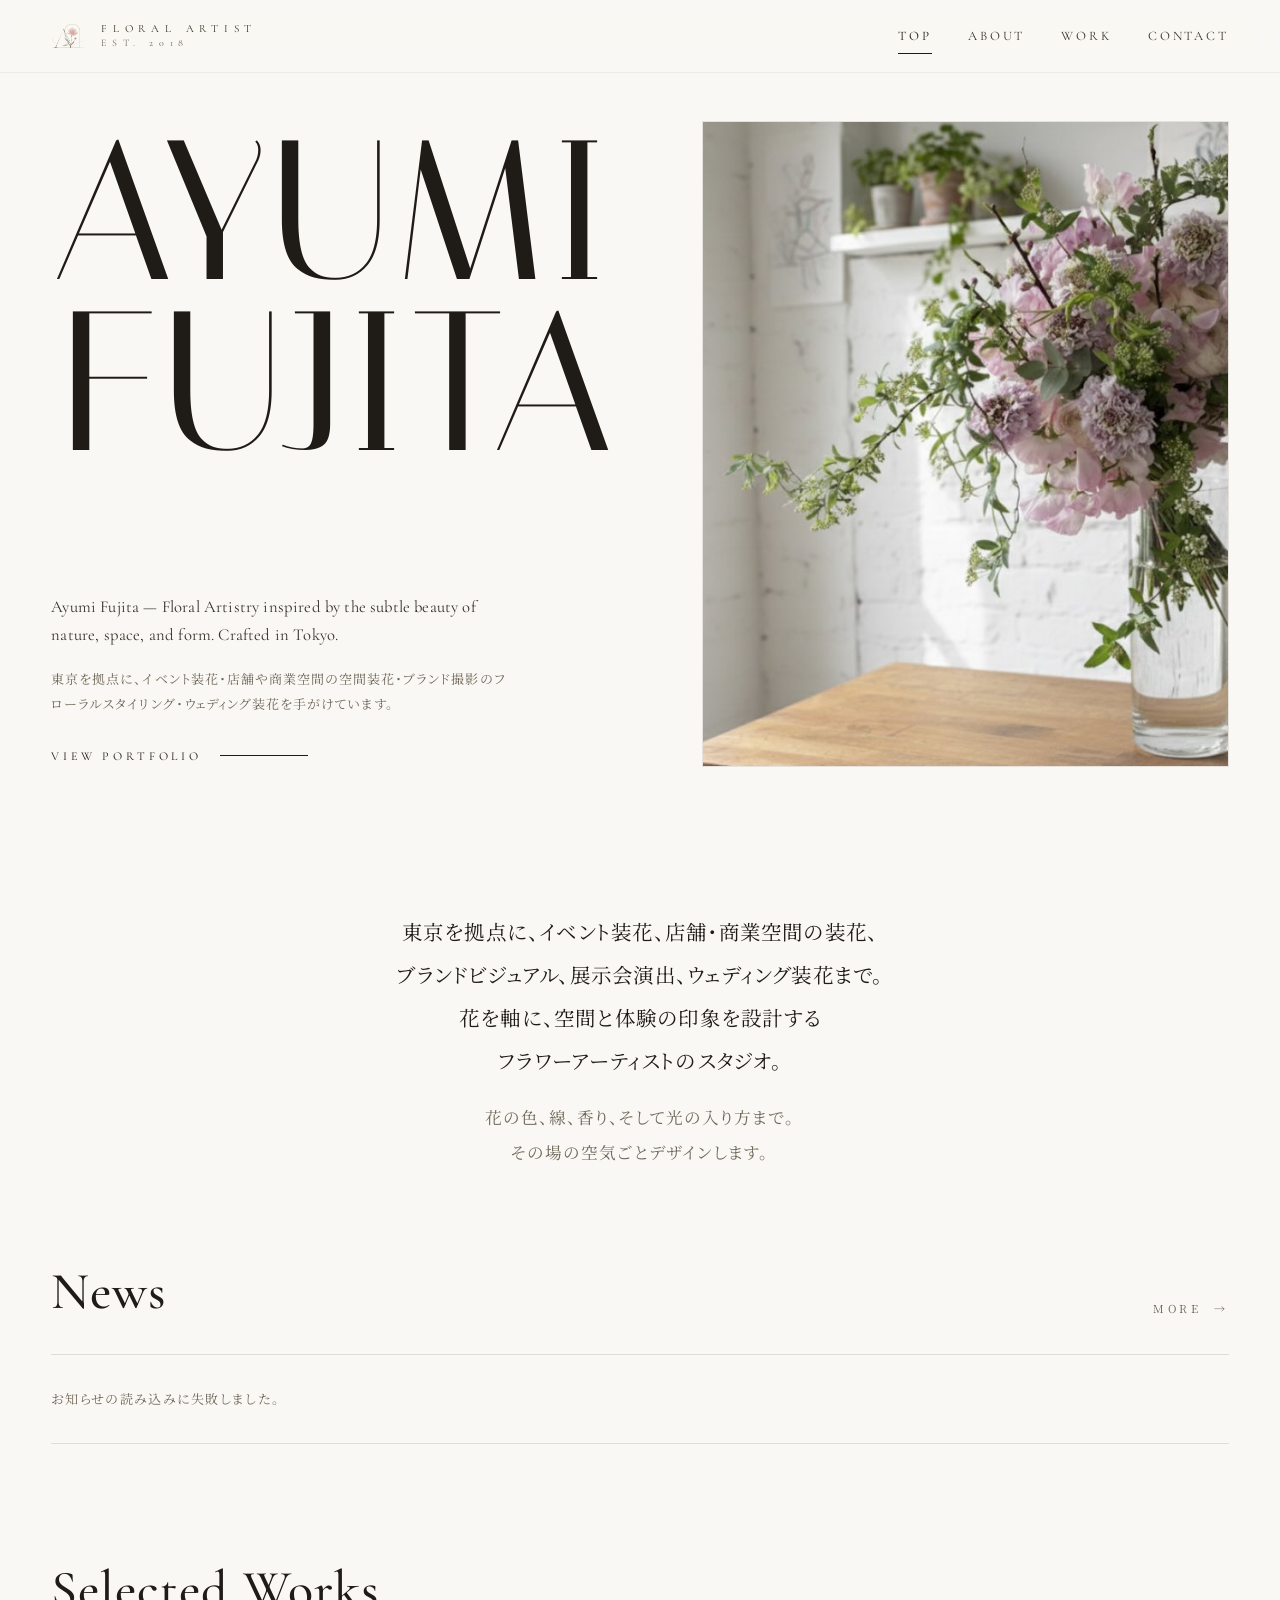
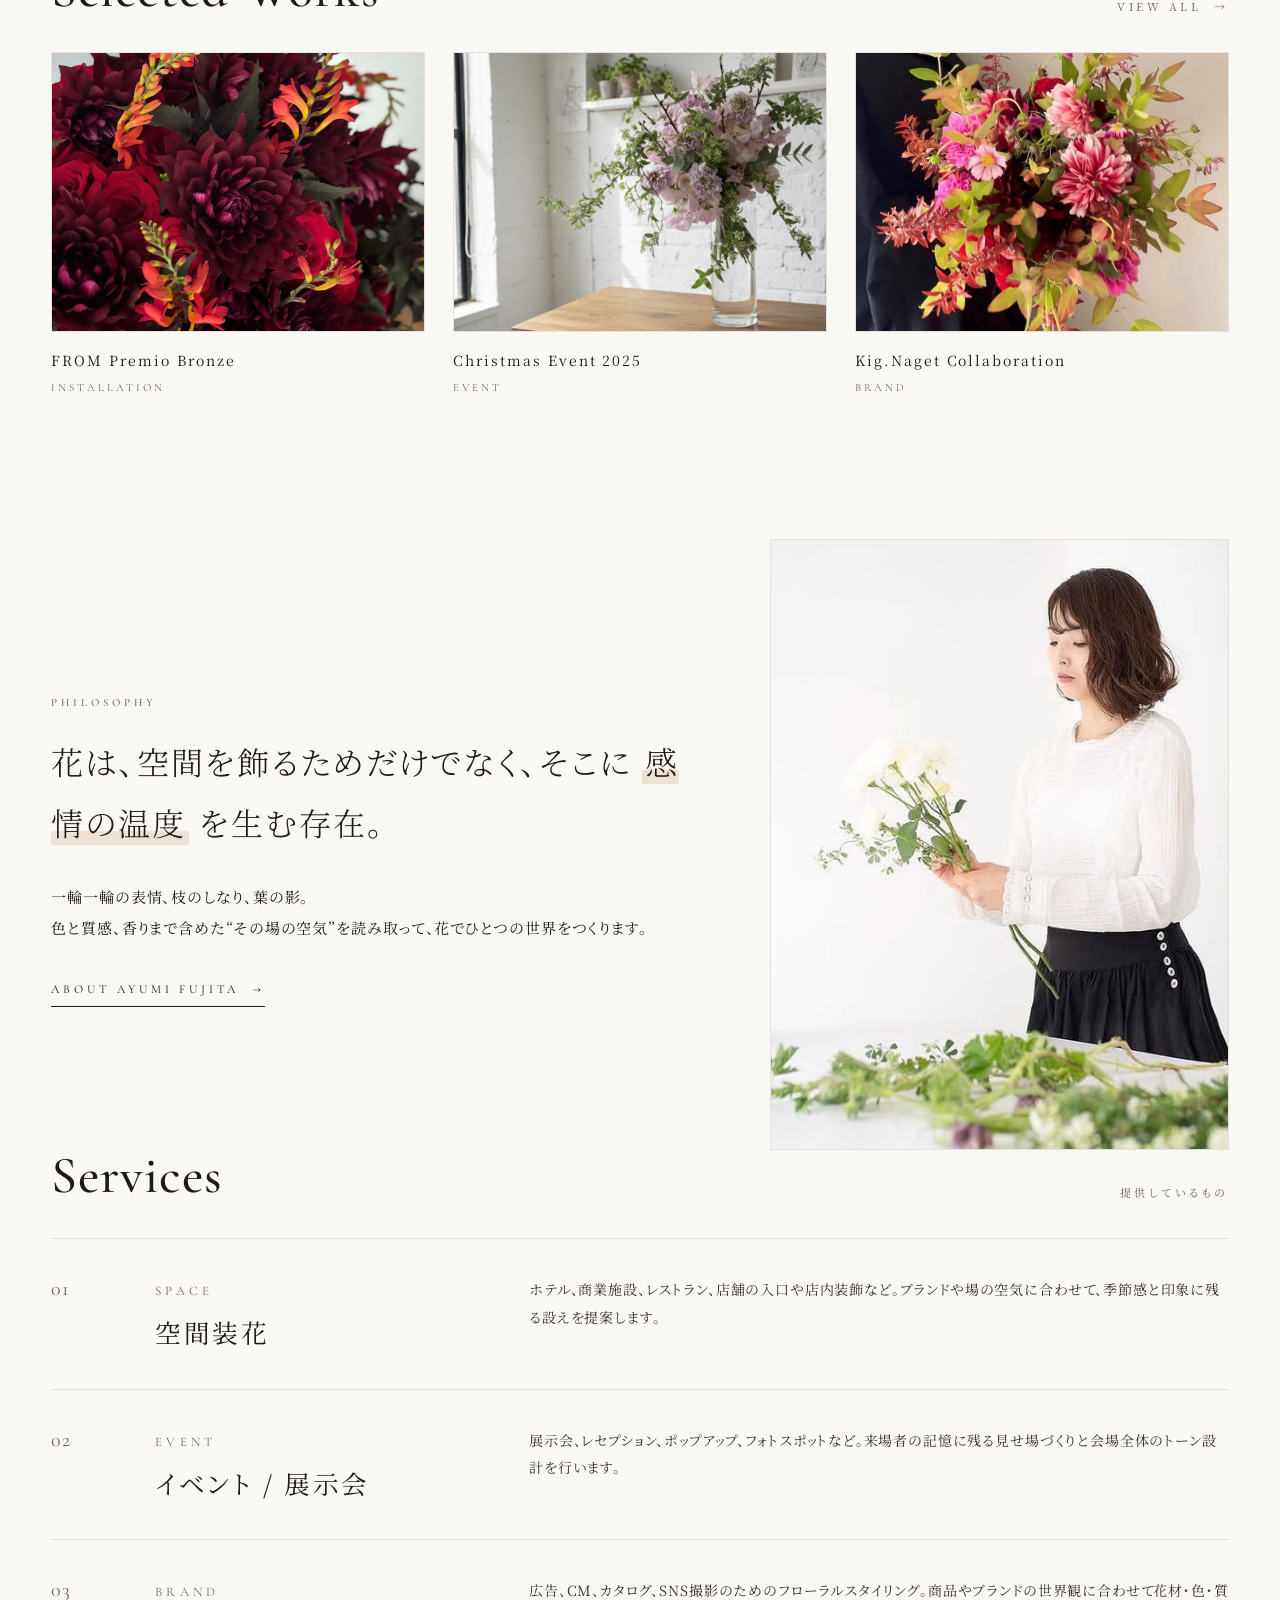
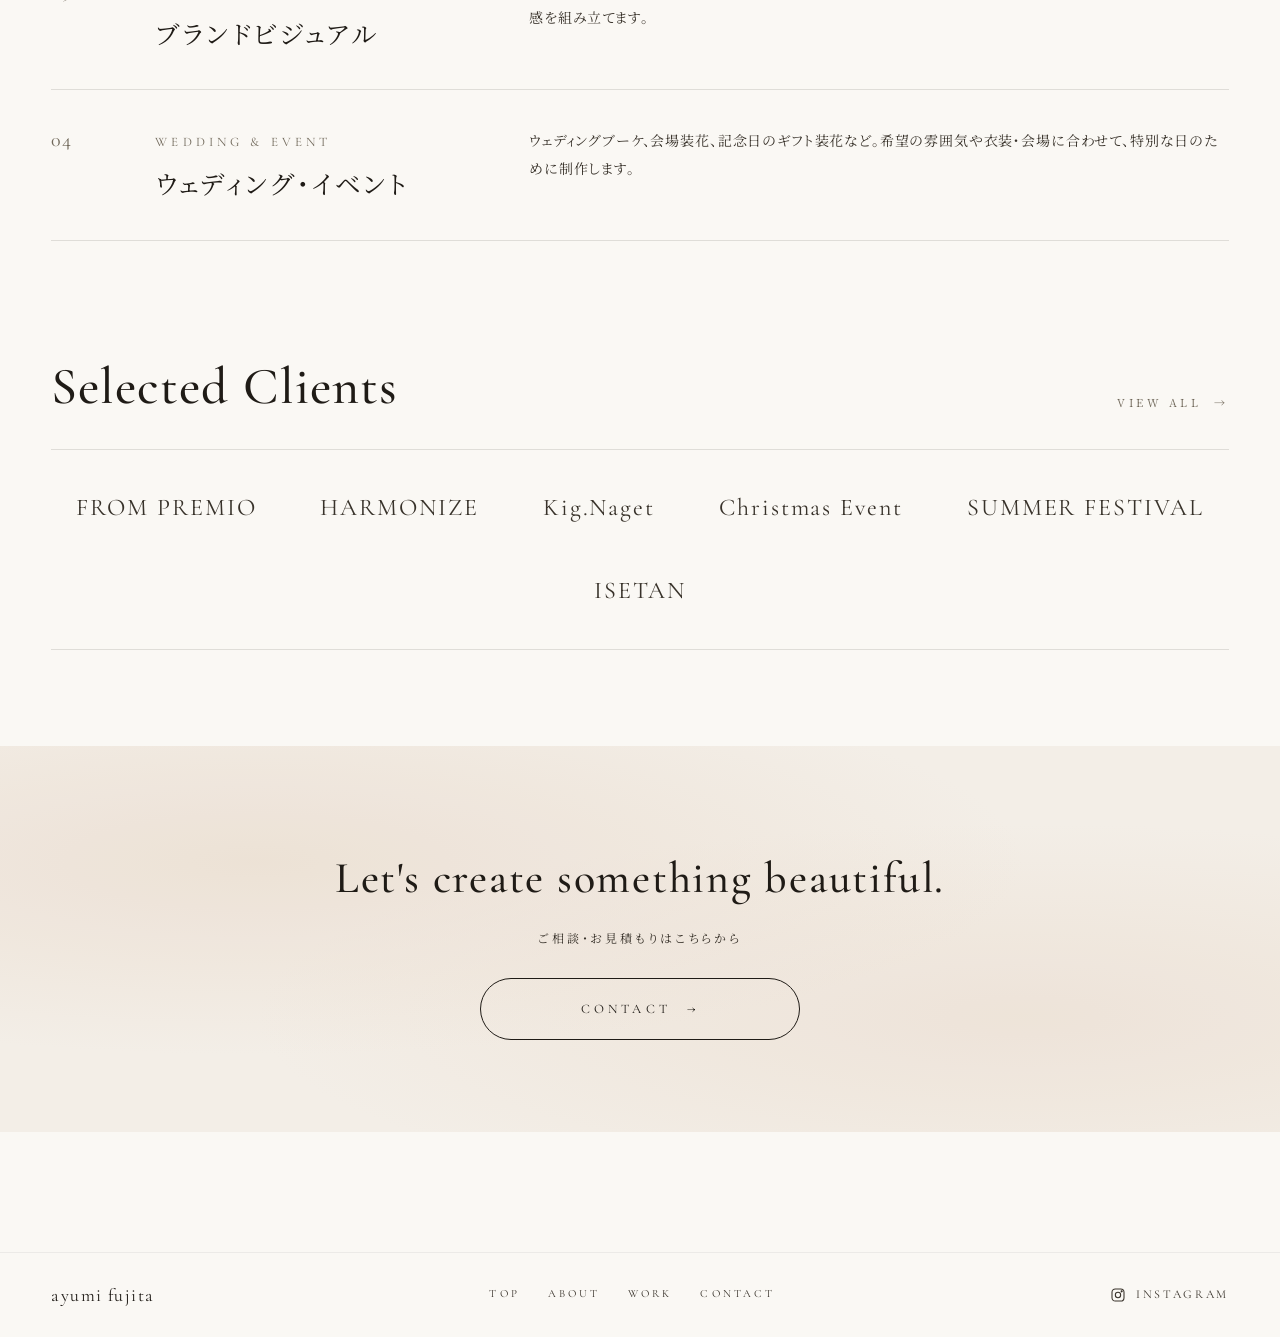
==== index.html @ 38206b73 "Improve SEO and inquiry content" ====
<!doctype html>
<html lang="ja">
<head>
  <meta charset="utf-8" />
  <meta name="viewport" content="width=device-width, initial-scale=1" />

  <link rel="icon" type="image/png" href="images/logo.png" />
  <link rel="apple-touch-icon" href="images/logo.png" />

    <title>フラワーアーティスト 藤田あゆみ (ayumi fujita) | 空間装花・ウェディング・イベント装飾</title>
  <meta name="description" content="東京を拠点に活動するフラワーアーティスト、藤田あゆみ (ayumi fujita) の公式ホームページ。空間装花、ブランドビジュアル、ウェディング装花、展示会・イベント演出など、花を軸にしたクリエイティブで唯一無二の世界観をデザインします。" />
  <meta name="author" content="藤田あゆみ Ayumi Fujita" />
  <meta name="robots" content="index, follow" />
  <link rel="canonical" href="https://ayumi-fujita-hp-psi.vercel.app/" />

  <link rel="preconnect" href="https://fonts.googleapis.com" />
  <link rel="preconnect" href="https://fonts.gstatic.com" crossorigin />
  <link href="https://fonts.googleapis.com/css2?family=Cormorant+Garamond:ital,wght@0,400;0,500;1,400&family=Italiana&family=Noto+Sans+JP:wght@300;400;500&family=Noto+Serif+JP:wght@200;300;400;500&display=swap" rel="stylesheet" />

  <link rel="stylesheet" href="styles/globals.css" />
  <link rel="stylesheet" href="styles/top.css" />
  <link rel="stylesheet" href="styles/news.css" />

  <script type="application/ld+json">
  {
    "@context": "https://schema.org",
    "@graph": [
      {
        "@type": "Person",
        "@id": "https://ayumi-fujita-hp-psi.vercel.app/#person",
        "name": "藤田あゆみ",
        "alternateName": ["Ayumi Fujita", "ayumi fujita"],
        "jobTitle": "フラワーアーティスト",
        "description": "東京を拠点に空間装花、ウェディング、ブランドビジュアル、イベント装飾などを手がけるフラワーアーティスト。",
        "url": "https://ayumi-fujita-hp-psi.vercel.app/",
        "image": "https://ayumi-fujita-hp-psi.vercel.app/images/ayumi.jpg",
        "address": {
          "@type": "PostalAddress",
          "addressLocality": "東京",
          "addressCountry": "JP"
        },
        "knowsAbout": [
          "空間装花",
          "ウェディング装花",
          "ブランドビジュアル",
          "イベント装花",
          "インスタレーション",
          "フラワーデザイン",
          "フローラルスタイリング"
        ],
        "sameAs": [
          "https://www.instagram.com/ayumi_fujita_design/"
        ]
      },
      {
        "@type": "WebSite",
        "@id": "https://ayumi-fujita-hp-psi.vercel.app/#website",
        "url": "https://ayumi-fujita-hp-psi.vercel.app/",
        "name": "藤田あゆみ — Floral Artist",
        "inLanguage": "ja",
        "publisher": { "@id": "https://ayumi-fujita-hp-psi.vercel.app/#person" }
      },
      {
        "@type": "Service",
        "@id": "https://ayumi-fujita-hp-psi.vercel.app/#service-space-flower",
        "name": "空間装花・イベント装花・ブランドビジュアル装花",
        "provider": { "@id": "https://ayumi-fujita-hp-psi.vercel.app/#person" },
        "areaServed": "日本・東京を中心に全国対応",
        "serviceType": ["空間装花", "イベント装花", "店舗装花", "ブランド撮影装花", "ウェディング装花"],
        "description": "東京を拠点に、商業空間、イベント、展示会、ブランド撮影、ウェディングなどの装花とフローラルスタイリングを行います。"
      }
    ]
  }
  </script>
</head>
<body>

<!-- ─── HEADER ────────────────────────────────────────────── -->
<header class="site-header">
  <div class="site-header__inner">
    <a class="brand" href="index.html" aria-label="Ayumi Fujita ホーム">
      <img src="images/logo2.png" alt="" class="brand__mark" />
      <span class="brand__text-desktop">
        <span class="brand__text-en">FLORAL ARTIST</span>
        <span class="brand__text-est">EST. 2018</span>
      </span>
      <span class="brand__text-mobile">AYUMI FUJITA</span>
    </a>
    <nav class="nav">
      <a href="index.html" class="is-active">TOP</a>
      <a href="about.html">ABOUT</a>
      <a href="work.html">WORK</a>
      <a href="contact.html">CONTACT</a>
    </nav>
    <button type="button" class="menu-btn" aria-label="MENU" data-menu-open>
      <span class="menu-btn__bars" aria-hidden="true"><span></span><span></span></span>
    </button>
  </div>
</header>

<!-- ─── MOBILE MENU ────────────────────────────────────────── -->
<div class="mobile-menu" aria-hidden="true" data-menu>
  <button type="button" class="mobile-menu__close" aria-label="close" data-menu-close>×</button>
  <div class="mobile-menu__inner">
    <p class="eyebrow">— Menu —</p>
    <ul>
      <li><a href="index.html" class="is-active"><span class="en">TOP</span><span class="jp lang-jp">ホーム</span></a></li>
      <li><a href="about.html"><span class="en">ABOUT</span><span class="jp lang-jp">プロフィール</span></a></li>
      <li><a href="work.html"><span class="en">WORK</span><span class="jp lang-jp">活動実績</span></a></li>
      <li><a href="contact.html"><span class="en">CONTACT</span><span class="jp lang-jp">お問い合わせ</span></a></li>
    </ul>
    <a class="mobile-menu__ig" href="https://www.instagram.com/ayumi_fujita_design/" target="_blank" rel="noopener noreferrer">INSTAGRAM ↗</a>
  </div>
</div>

<!-- ─── MAIN ───────────────────────────────────────────────── -->
<main>

  <!-- HERO -->
  <section class="hero hero--editorial">
    <div class="hero__title-block">
      <h1 class="hero__title">
        <span>AYUMI</span>
        <span>FUJITA</span>
      </h1>
    </div>
    <div class="hero__visual">
      <div class="hero__media">
        <div class="ph ph--has-img">
          <img src="images/4.jpg" alt="フラワーアーティスト 藤田あゆみ — 花瓶に生けた桜とラナンキュラスのアレンジメント" />
        </div>
      </div>
      <div class="hero__side">
        <p class="hero__base">Based in Tokyo</p>
      </div>
    </div>
    <div class="hero__bottom">
      <p class="hero__tagline">Ayumi Fujita — Floral Artistry inspired by the subtle beauty of nature, space, and form. Crafted in Tokyo.</p>
      <p class="hero__service-copy lang-jp">東京を拠点に、イベント装花・店舗や商業空間の空間装花・ブランド撮影のフローラルスタイリング・ウェディング装花を手がけています。</p>
      <a class="hero__cta" href="work.html">
        <span>VIEW PORTFOLIO</span>
        <span class="hero__cta-line" aria-hidden="true"></span>
      </a>
    </div>
  </section>

  <!-- INTRO -->
  <section id="intro" class="intro shell reveal">
    <div class="intro__copy">
      <div class="lang-jp">
        <p>東京を拠点に、イベント装花、店舗・商業空間の装花、<br />ブランドビジュアル、展示会演出、ウェディング装花まで。<br />花を軸に、空間と体験の印象を設計する<br />フラワーアーティストのスタジオ。</p>
        <p class="intro__sub">花の色、線、香り、そして光の入り方まで。<br />その場の空気ごとデザインします。</p>
      </div>
    </div>
  </section>

  <!-- NEWS -->
  <section id="news" class="news shell reveal">
    <div class="section-h">
      <h2>News</h2>
      <a href="news.html" class="meta">MORE&nbsp;&nbsp;→</a>
    </div>
    <ul class="news__list" id="js-news-list">
      <li class="news__state lang-jp">読み込み中…</li>
    </ul>
  </section>

  <!-- SELECTED WORKS -->
  <section class="selected shell reveal">
    <div class="section-h">
      <h2>Selected Works</h2>
      <a href="work.html" class="meta">VIEW ALL&nbsp;&nbsp;→</a>
    </div>
    <div class="selected__grid">
      <a href="work.html" class="work-card">
        <div class="ph ph--has-img" style="aspect-ratio:4/3">
          <img src="images/3.jpg" alt="インスタレーション作品: FROM Premio Bronze にて展示されたフラワーアート" loading="lazy" />
        </div>
        <div class="work-card__meta">
          <span class="jp">FROM Premio Bronze</span>
          <span class="en">INSTALLATION</span>
        </div>
      </a>
      <a href="work.html" class="work-card">
        <div class="ph ph--has-img" style="aspect-ratio:4/3">
          <img src="images/4.jpg" alt="イベント装花: Christmas Event 2025 の会場を彩るフラワーアレンジメント" loading="lazy" />
        </div>
        <div class="work-card__meta">
          <span class="jp">Christmas Event 2025</span>
          <span class="en">EVENT</span>
        </div>
      </a>
      <a href="work.html" class="work-card">
        <div class="ph ph--has-img" style="aspect-ratio:4/3">
          <img src="images/1.jpg" alt="ブランドビジュアル: Kig.Naget コラボレーションでの花のスタイリング" loading="lazy" />
        </div>
        <div class="work-card__meta">
          <span class="jp">Kig.Naget Collaboration</span>
          <span class="en">BRAND</span>
        </div>
      </a>
    </div>
  </section>

  <!-- PHILOSOPHY TEASER -->
  <section class="phil-teaser shell reveal">
    <div class="phil-teaser__copy">
      <p class="eyebrow">Philosophy</p>
      <div class="lang-jp">
        <h2>花は、空間を飾るためだけでなく、そこに <em>感情の温度</em> を生む存在。</h2>
        <p class="phil-teaser__body">一輪一輪の表情、枝のしなり、葉の影。<br />色と質感、香りまで含めた“その場の空気”を読み取って、花でひとつの世界をつくります。</p>
      </div>
      <a class="text-link" href="about.html">ABOUT AYUMI FUJITA <span>→</span></a>
    </div>
    <div class="phil-teaser__media">
      <div class="ph ph--has-img" style="aspect-ratio:3/4">
        <img src="images/ayumi2.jpg" alt="フラワーアーティスト 藤田あゆみのアトリエでの制作風景" loading="lazy" />
      </div>
    </div>
  </section>

  <!-- SERVICES -->
  <section class="services shell reveal">
    <div class="section-h">
      <h2>Services</h2>
      <span class="meta lang-jp">提供しているもの</span>
    </div>
    <ul class="services__list">
      <li>
        <span class="num en">01</span>
        <div class="svc-main">
          <span class="en svc-en">SPACE</span>
          <span class="jp svc-jp lang-jp">空間装花</span>
        </div>
        <p class="svc-body lang-jp">ホテル、商業施設、レストラン、店舗の入口や店内装飾など。ブランドや場の空気に合わせて、季節感と印象に残る設えを提案します。</p>
      </li>
      <li>
        <span class="num en">02</span>
        <div class="svc-main">
          <span class="en svc-en">EVENT</span>
          <span class="jp svc-jp lang-jp">イベント / 展示会</span>
        </div>
        <p class="svc-body lang-jp">展示会、レセプション、ポップアップ、フォトスポットなど。来場者の記憶に残る見せ場づくりと会場全体のトーン設計を行います。</p>
      </li>
      <li>
        <span class="num en">03</span>
        <div class="svc-main">
          <span class="en svc-en">BRAND</span>
          <span class="jp svc-jp lang-jp">ブランドビジュアル</span>
        </div>
        <p class="svc-body lang-jp">広告、CM、カタログ、SNS撮影のためのフローラルスタイリング。商品やブランドの世界観に合わせて花材・色・質感を組み立てます。</p>
      </li>
      <li>
        <span class="num en">04</span>
        <div class="svc-main">
          <span class="en svc-en">WEDDING &amp; EVENT</span>
          <span class="jp svc-jp lang-jp">ウェディング・イベント</span>
        </div>
        <p class="svc-body lang-jp">ウェディングブーケ、会場装花、記念日のギフト装花など。希望の雰囲気や衣装・会場に合わせて、特別な日のために制作します。</p>
      </li>
    </ul>
  </section>

  <!-- SELECTED CLIENTS -->
  <section class="clients-teaser shell reveal">
    <div class="section-h">
      <h2>Selected Clients</h2>
      <a href="work.html" class="meta">VIEW ALL&nbsp;&nbsp;→</a>
    </div>
    <div class="clients-teaser__row">
      <span class="en">FROM PREMIO</span>
      <span class="en">HARMONIZE</span>
      <span class="en">Kig.Naget</span>
      <span class="en">Christmas Event</span>
      <span class="en">SUMMER FESTIVAL</span>
      <span class="en">ISETAN</span>
    </div>
  </section>

  <!-- CTA STRIP -->
  <section class="cta-strip">
    <div class="cta-strip__bg"></div>
    <h2>Let's create something beautiful.</h2>
    <p class="lang-jp">ご相談・お見積もりはこちらから</p>
    <a class="btn-pill" href="contact.html">
      <span>CONTACT</span>
      <span class="arrow">→</span>
    </a>
  </section>

</main>

<!-- ─── FOOTER ─────────────────────────────────────────────── -->
<!-- NEWS MODAL -->
<div class="news-modal" aria-hidden="true" data-news-modal>
  <div class="news-modal__overlay" data-news-modal-close></div>
  <div class="news-modal__panel" role="dialog" aria-modal="true" aria-labelledby="js-modal-title">
    <button type="button" class="news-modal__close" aria-label="閉じる" data-news-modal-close>×</button>
    <div class="news-modal__img-wrap" id="js-modal-img-wrap">
      <div class="ph ph--has-img">
        <img id="js-modal-img" src="" alt="" loading="lazy" />
      </div>
    </div>
    <div class="news-modal__body">
      <div class="news-modal__meta">
        <span class="news-modal__cat en" id="js-modal-cat"></span>
        <span class="news-modal__date en" id="js-modal-date"></span>
      </div>
      <h2 class="news-modal__title" id="js-modal-title"></h2>
      <p class="news-modal__text" id="js-modal-text"></p>
      <a class="news-modal__link btn-pill" id="js-modal-link" href="#" target="_blank" rel="noopener noreferrer" style="display:none">
        <span>詳細を見る</span>
        <span class="arrow">↗</span>
      </a>
    </div>
  </div>
</div>

<footer class="site-footer">
  <div class="site-footer__inner">
    <a class="brand" href="index.html" style="font-size:18px"><span>ayumi fujita</span></a>
    <nav class="nav" style="gap:28px">
      <a href="index.html">TOP</a>
      <a href="about.html">ABOUT</a>
      <a href="work.html">WORK</a>
      <a href="contact.html">CONTACT</a>
    </nav>
    <a class="footer-ig" href="https://www.instagram.com/ayumi_fujita_design/" target="_blank" rel="noopener noreferrer">
      <svg width="16" height="16" viewBox="0 0 24 24" fill="none" stroke="currentColor" stroke-width="1.6" aria-hidden="true">
        <rect x="3" y="3" width="18" height="18" rx="5" />
        <circle cx="12" cy="12" r="4" />
        <circle cx="17.5" cy="6.5" r="0.8" fill="currentColor" />
      </svg>
      INSTAGRAM
    </a>
  </div>
</footer>

<script src="scripts/main.js"></script>
<script src="scripts/news.js"></script>
</body>
</html>
---- styles/globals.css ----
/* ──────────────────────────────────────────────
   ayumi fujita — floral artist HP
   Common stylesheet
   ────────────────────────────────────────────── */

:root {
  /* A案 White Atelier (default) */
  --bg: #faf8f4;
  --bg-soft: #f3eee7;
  --bg-card: #ffffff;
  --ink: #1f1b16;
  --ink-soft: #38322a;
  --ink-mute: #70685a;
  --line: rgba(31, 27, 22, 0.12);
  --line-soft: rgba(31, 27, 22, 0.06);
  --accent: #b07a5b; /* warm clay */
  --accent-soft: #e8d8c8;

  --serif-en: "Cormorant Garamond", "Times New Roman", serif;
  --serif-display: "Cormorant Garamond", "Times New Roman", serif;
  --serif-jp: "Noto Serif JP", "Hiragino Mincho ProN", "Yu Mincho", serif;
  --sans-jp: "Noto Sans JP", "Hiragino Sans", "Yu Gothic", sans-serif;

  --maxw: 1280px;
  --gutter: clamp(20px, 4vw, 64px);
}

/* ─── Language Switch ───────────────────────────────────────── */
html[lang="ja"] .lang-en { display: none !important; }
html[lang="en"] .lang-jp { display: none !important; }

/* B案 Editorial Mono */
[data-theme="mono"] {
  --bg: #f4f2ee;
  --bg-soft: #e9e6e0;
  --bg-card: #ffffff;
  --ink: #0e0e0c;
  --ink-soft: #2a2a26;
  --ink-mute: #777268;
  --line: rgba(14, 14, 12, 0.16);
  --line-soft: rgba(14, 14, 12, 0.08);
  --accent: #0e0e0c;
  --accent-soft: #d8d3c9;
}

* { box-sizing: border-box; }
html, body { margin: 0; padding: 0; }
body {
  background: var(--bg);
  color: var(--ink);
  font-family: var(--serif-jp);
  font-weight: 400;
  font-feature-settings: "palt" 1;
  letter-spacing: 0.04em;
  line-height: 1.85;
  -webkit-font-smoothing: antialiased;
  text-rendering: optimizeLegibility;
}

img { display: block; max-width: 100%; }
a { color: inherit; text-decoration: none; }
button { font-family: inherit; }

/* Typography helpers */
.en { font-family: var(--serif-en); letter-spacing: 0.02em; }
.en-display { font-family: var(--serif-display); letter-spacing: 0.04em; }
.eyebrow {
  font-family: var(--serif-en);
  font-size: 11px;
  letter-spacing: 0.36em;
  text-transform: uppercase;
  color: var(--ink-mute);
  font-weight: 500;
}
.kanji-vertical {
  writing-mode: vertical-rl;
  text-orientation: mixed;
}

/* Layout */
.shell { max-width: var(--maxw); margin: 0 auto; padding: 0 var(--gutter); }

/* ─── Header ─────────────────────────────────── */
.site-header {
  position: sticky;
  top: 0;
  z-index: 50;
  background: color-mix(in srgb, var(--bg) 86%, transparent);
  backdrop-filter: saturate(160%) blur(12px);
  -webkit-backdrop-filter: saturate(160%) blur(12px);
  border-bottom: 0.5px solid var(--line-soft);
}
.site-header__inner {
  display: flex; align-items: center; justify-content: space-between;
  height: 72px; padding: 0 var(--gutter);
  max-width: var(--maxw); margin: 0 auto;
}
.brand {
  display: inline-flex;
  align-items: center;
  gap: 12px;
  line-height: 1;
  font-family: var(--serif-display);
  font-size: 18px;
  letter-spacing: 0.08em;
  color: var(--ink);
}
.brand__mark {
  width: 38px;
  height: auto;
  flex: 0 0 auto;
}
.brand__text-desktop {
  display: inline-flex;
  flex-direction: column;
  gap: 4px;
  font-family: var(--serif-en);
  letter-spacing: 0.32em;
  text-transform: uppercase;
}
.brand__text-en {
  font-size: 11px;
  color: var(--ink-soft);
}
.brand__text-est {
  font-size: 10px;
  color: var(--ink-mute);
}
.brand__text-mobile {
  display: none;
  font-family: var(--serif-display);
  font-size: 17px;
  letter-spacing: 0.18em;
  color: var(--ink);
}
.nav { display: flex; align-items: center; gap: 36px; }
.nav a {
  font-family: var(--serif-en);
  font-size: 13px;
  letter-spacing: 0.22em;
  color: var(--ink-soft);
  position: relative;
  padding: 4px 0;
}
.nav a.is-active { color: var(--ink); }
.nav a.is-active::after {
  content: ""; position: absolute; left: 0; right: 0; bottom: -2px;
  height: 1px; background: var(--ink);
}
.nav a:hover { color: var(--ink); }

.menu-btn {
  display: none;
  appearance: none; border: 0;
  background: transparent; color: var(--ink);
  width: 44px; height: 44px;
  align-items: center; justify-content: center;
  cursor: pointer;
  padding: 0;
  margin-right: -10px;
}
.menu-btn__bars {
  display: inline-block;
  position: relative;
  width: 26px;
  height: 12px;
}
.menu-btn__bars span {
  display: block;
  position: absolute;
  left: 0; right: 0;
  height: 1px;
  background: currentColor;
  transition: transform .25s ease;
}
.menu-btn__bars span:first-child { top: 2px; }
.menu-btn__bars span:last-child { bottom: 2px; }
.menu-btn:hover .menu-btn__bars span:first-child { transform: translateX(4px); }

/* lang switch */
.lang-switch {
  display: inline-flex; align-items: center; gap: 6px;
  margin-left: 8px; padding-left: 24px;
  border-left: 0.5px solid var(--line);
  font-family: var(--serif-en); font-size: 11px; letter-spacing: 0.2em;
  color: var(--ink-mute);
}
.lang-switch button {
  appearance: none; background: transparent; border: 0; padding: 4px 2px;
  font: inherit; color: inherit; cursor: pointer;
  letter-spacing: 0.2em;
}
.lang-switch button.is-on { color: var(--ink); }
.lang-switch span { color: var(--ink-mute); }

/* mobile menu overlay — rendered as sibling of <header>, escapes its backdrop-filter stacking context */
.mobile-menu {
  position: fixed; inset: 0; z-index: 200;
  background: var(--bg);
  transform: translateY(-101%);
  visibility: hidden;
  transition: transform .55s cubic-bezier(.7,.05,.25,1), visibility 0s linear .55s;
  display: flex; flex-direction: column;
  padding: 80px 28px 40px;
  pointer-events: none;
}
.mobile-menu.is-open {
  transform: translateY(0);
  visibility: visible;
  pointer-events: auto;
  transition: transform .55s cubic-bezier(.7,.05,.25,1), visibility 0s linear 0s;
}
.mobile-menu__close {
  position: absolute; top: 22px; right: 22px;
  appearance: none; background: transparent; border: 0;
  color: var(--ink); font-size: 32px; line-height: 1; cursor: pointer;
  width: 44px; height: 44px;
}
.mobile-menu__inner {
  flex: 1; display: flex; flex-direction: column; justify-content: center;
  gap: 32px; padding: 0 12px;
}
.mobile-menu__inner ul { list-style: none; padding: 0; margin: 0; display: flex; flex-direction: column; gap: 4px; }
.mobile-menu__inner li a {
  display: flex; align-items: baseline; justify-content: space-between;
  padding: 18px 0;
  border-bottom: 0.5px solid var(--line);
}
.mobile-menu__inner li a .en {
  font-family: var(--serif-display);
  font-size: 32px; letter-spacing: 0.06em;
  color: var(--ink);
}
.mobile-menu__inner li a .jp {
  font-family: var(--serif-jp); font-size: 12px; letter-spacing: 0.32em; color: var(--ink-mute);
}
.mobile-menu__inner li a.is-active .en { color: var(--accent); }
.mobile-menu__ig {
  margin-top: 12px;
  font-family: var(--serif-en); font-size: 12px; letter-spacing: 0.32em;
  color: var(--ink-soft);
  border-top: 0.5px solid var(--line);
  padding-top: 22px;
}

/* ─── Footer ─────────────────────────────────── */
.site-footer {
  margin-top: 120px;
  border-top: 0.5px solid var(--line-soft);
  background: var(--bg);
}
.site-footer__inner {
  display: flex; align-items: center; justify-content: space-between;
  height: 84px; padding: 0 var(--gutter);
  max-width: var(--maxw); margin: 0 auto;
}
.site-footer .nav a { font-size: 11px; letter-spacing: 0.28em; }
.footer-ig { display: flex; align-items: center; gap: 10px; color: var(--ink-soft); font-family: var(--serif-en); font-size: 12px; letter-spacing: 0.22em; }

/* ─── CTA strip ──────────────────────────────── */
.cta-strip {
  position: relative;
  margin: 96px 0 0;
  padding: 92px var(--gutter);
  text-align: center;
  overflow: hidden;
  background: var(--bg-soft);
  isolation: isolate;
}
.cta-strip__bg {
  position: absolute; inset: 0; z-index: -1;
  background:
    radial-gradient(ellipse 60% 50% at 20% 30%, color-mix(in srgb, var(--accent-soft) 60%, transparent), transparent),
    radial-gradient(ellipse 60% 50% at 80% 70%, color-mix(in srgb, var(--accent-soft) 50%, transparent), transparent),
    var(--bg-soft);
  opacity: 0.9;
}
.cta-strip h2 {
  font-family: var(--serif-display);
  font-size: clamp(28px, 4vw, 44px);
  font-weight: 500;
  margin: 0 0 8px;
  letter-spacing: 0.04em;
}
.cta-strip p { font-size: 12px; letter-spacing: 0.24em; color: var(--ink-soft); margin: 0 0 28px; }

.btn-pill {
  display: inline-flex; align-items: center; justify-content: center; gap: 16px;
  min-width: 320px; padding: 18px 36px;
  border: 1px solid var(--ink); border-radius: 999px;
  background: transparent; color: var(--ink);
  font-family: var(--serif-en); font-size: 13px; letter-spacing: 0.32em;
  text-transform: uppercase;
  transition: background .3s ease, color .3s ease;
}
.btn-pill:hover { background: var(--ink); color: var(--bg); }
.btn-pill .arrow { display: inline-block; transition: transform .3s ease; }
.btn-pill:hover .arrow { transform: translateX(6px); }

/* ─── Placeholder image ──────────────────────── */
.ph {
  position: relative;
  width: 100%;
  background:
    repeating-linear-gradient(
      135deg,
      color-mix(in srgb, var(--accent-soft) 70%, transparent) 0 1px,
      transparent 1px 14px
    ),
    linear-gradient(180deg, var(--bg-card), var(--bg-soft));
  border: 0.5px solid var(--line-soft);
  overflow: hidden;
  display: flex; align-items: center; justify-content: center;
}
.ph::before {
  content: "";
  position: absolute; inset: 0;
  background: radial-gradient(ellipse at 30% 30%, rgba(255,255,255,.6), transparent 70%);
  pointer-events: none;
}
.ph__label {
  position: relative;
  font-family: ui-monospace, "SF Mono", Menlo, monospace;
  font-size: 10px;
  letter-spacing: 0.18em;
  text-transform: uppercase;
  color: var(--ink-mute);
  background: color-mix(in srgb, var(--bg) 88%, transparent);
  padding: 6px 10px;
  border: 0.5px solid var(--line);
  border-radius: 2px;
  text-align: center;
  max-width: 80%;
}
[data-theme="mono"] .ph {
  background:
    repeating-linear-gradient(135deg, rgba(14,14,12,.06) 0 1px, transparent 1px 14px),
    linear-gradient(180deg, #f8f6f1, #e6e2da);
}

/* When the placeholder hosts an actual image, drop the pattern + overlay. */
.ph.ph--has-img { background: var(--bg-soft); }
.ph.ph--has-img::before { display: none; }
.ph.ph--has-img .ph__label { display: none; }
.ph.ph--has-img img { width: 100%; height: 100%; object-fit: cover; }

/* ─── Generic section header ─────────────────── */
.section-h {
  display: grid; grid-template-columns: auto 1fr; align-items: end; gap: 28px;
  margin: 0 0 36px;
}
.section-h h2 {
  font-family: var(--serif-display);
  font-size: clamp(30px, 4.4vw, 52px);
  font-weight: 500;
  letter-spacing: 0.02em;
  margin: 0;
  line-height: 1;
}
.section-h .meta {
  font-size: 11px; letter-spacing: 0.32em;
  color: var(--ink-mute); text-align: right;
}

/* ─── Pattern B Hero (Used across all pages) ─────────────────────────────────── */
.hero--pattern-b {
  position: relative;
  max-width: var(--maxw);
  margin: 0 auto;
  padding: 120px var(--gutter) 60px;
  display: grid;
  grid-template-columns: repeat(12, 1fr);
  gap: 20px;
  min-height: clamp(600px, 80vh, 900px);
  align-items: end;
}
.hero--pattern-b .hero__inner {
  grid-column: 1 / 9;
  grid-row: 1;
  z-index: 10;
  align-self: start;
  margin-top: 60px;
}
.hero--pattern-b .hero__title {
  font-family: var(--serif-en);
  font-size: clamp(64px, 9vw, 130px);
  line-height: 1;
  letter-spacing: 0.04em;
  color: var(--ink);
  margin: 0;
  font-style: italic;
}
.hero--pattern-b .hero__subtitle {
  font-family: var(--serif-en);
  font-size: clamp(16px, 2vw, 24px);
  letter-spacing: 0.16em;
  color: var(--ink-soft);
  margin: 20px 0 0 10px;
}
.hero--pattern-b .hero__media {
  grid-column: 6 / 13;
  grid-row: 1;
  z-index: 1;
  margin-top: 140px;
}
.hero--pattern-b .ph {
  aspect-ratio: 3 / 4;
}


/* ─── Vignette quote ─────────────────────────── */
.quote-block {
  position: relative;
  display: grid; grid-template-columns: 5fr 7fr; gap: 0;
  align-items: stretch;
  margin-top: 72px;
}
.quote-block .ph { aspect-ratio: 4/3; }
.quote-block__text {
  background: var(--bg-soft);
  padding: clamp(40px, 6vw, 80px);
  display: flex; flex-direction: column; justify-content: center;
  font-family: var(--serif-jp);
  font-size: clamp(15px, 1.6vw, 19px);
  letter-spacing: 0.18em;
  line-height: 2.1;
  color: var(--ink-soft);
  position: relative;
}
.quote-block__text::before, .quote-block__text::after {
  font-family: var(--serif-display);
  font-size: 64px; line-height: 0.5; color: var(--accent);
  position: absolute;
}
.quote-block__text::before { content: "\201C"; top: 36px; left: 32px; }
.quote-block__text::after { content: "\201D"; bottom: 8px; right: 36px; }
.quote-block__text cite {
  display: block; margin-top: 28px;
  font-family: var(--serif-en); font-style: normal;
  font-size: 12px; letter-spacing: 0.32em;
  color: var(--ink-mute);
}

/* ─── Reveal anim ────────────────────────────── */
.reveal { opacity: 0; transform: translateY(16px); transition: opacity 1s ease, transform 1s ease; }
.reveal.is-in { opacity: 1; transform: none; }

/* ─── Responsive ─────────────────────────────── */
@media (max-width: 760px) {
  :root { --gutter: 22px; }
  .nav { display: none; }
  .menu-btn { display: inline-flex; }
  .brand { gap: 10px; }
  .brand__mark { width: 32px; }
  .brand__text-desktop { display: none; }
  .brand__text-mobile { display: inline-block; }
  .site-footer__inner { flex-direction: column; height: auto; gap: 14px; padding: 28px var(--gutter); }
  .hero--pattern-b {
    display: flex;
    flex-direction: column;
    padding-top: 40px;
    align-items: flex-start;
    min-height: auto;
  }
  .hero--pattern-b .hero__inner { margin-top: 0; margin-bottom: -60px; z-index: 10; padding-left: 0; }
  .hero--pattern-b .hero__title { font-size: 52px; }
  .hero--pattern-b .hero__media { width: 90%; align-self: flex-end; margin-top: 0; }

  /* Hide desktop-only line breaks on mobile */
  .hero__subtitle br,
  .hero-lede br,
  .contact-hero__lede br,
  .phil-teaser__copy h2 br,
  .phil-teaser__body br { display: none; }

  /* Improve text wrapping on mobile */
  .hero__subtitle {
    word-break: break-word;
    overflow-wrap: break-word;
    font-size: clamp(13px, 3.8vw, 17px);
    letter-spacing: 0.08em;
  }
  .hero-lede {
    font-size: 14px;
    word-break: break-word;
    overflow-wrap: break-word;
    max-width: 100%;
  }
  .contact-hero__lede {
    font-size: 14px;
    word-break: break-word;
    overflow-wrap: break-word;
  }

  .quote-block { grid-template-columns: 1fr; }
  .section-h { grid-template-columns: 1fr; gap: 8px; }
  .section-h .meta { text-align: left; }
  .btn-pill { min-width: auto; width: 100%; }
}
---- styles/top.css ----
/* ───────────── Top page ───────────── */

/* ─── Editorial Hero (Top page only) ─────────────────────────── */
.hero--editorial {
  position: relative;
  max-width: var(--maxw);
  margin: 0 auto;
  padding: 48px var(--gutter) 80px;
  display: grid;
  grid-template-columns: 6fr 5fr;
  grid-template-rows: auto 1fr;
  grid-template-areas:
    "title  visual"
    "bottom visual";
  column-gap: clamp(0px, 1.5vw, 20px);
  row-gap: clamp(32px, 5vw, 72px);
  min-height: clamp(640px, 86vh, 1040px);
  align-items: stretch;
}
.hero--editorial .hero__title-block {
  grid-area: title;
  align-self: start;
  position: relative;
  z-index: 10;
  /* タイトルを写真列まで食み出させる */
  width: calc(100% + clamp(56px, 8vw, 120px));
}
.hero--editorial .hero__title {
  font-family: "Italiana", serif;
  font-size: clamp(96px, 15.5vw, 232px);
  font-weight: 400;
  font-style: normal;
  line-height: 0.92;
  letter-spacing: 0.005em;
  color: var(--ink);
  margin: 0;
}
.hero--editorial .hero__title span {
  display: block;
}
.hero--editorial .hero__title span:nth-child(2) {
  margin-top: -0.06em;
  margin-left: 0.04em;
}
.hero--editorial .hero__visual {
  grid-area: visual;
  display: flex;
  align-items: stretch;
  min-height: 520px;
  position: relative;
  z-index: 1; /* タイトルテキストの後ろ */
}
.hero--editorial .hero__media {
  flex: 1;
  position: relative;
}
.hero--editorial .hero__media .ph {
  width: 100%;
  height: 100%;
}
.hero--editorial .hero__side {
  display: none; /* デスクトップ・モバイルともに非表示 */
}
.hero--editorial .hero__bottom {
  grid-area: bottom;
  align-self: end;
  display: flex;
  flex-direction: column;
  gap: 28px;
  max-width: 460px;
}
.hero--editorial .hero__tagline {
  font-family: var(--serif-en);
  font-size: clamp(15px, 1.3vw, 18px);
  font-style: normal;
  line-height: 1.7;
  letter-spacing: 0.01em;
  color: var(--ink-soft);
  margin: 0;
}
.hero--editorial .hero__service-copy {
  margin: -10px 0 0;
  font-size: 13px;
  line-height: 1.9;
  letter-spacing: 0.08em;
  color: var(--ink-mute);
}
.hero--editorial .hero__cta {
  display: inline-flex;
  align-items: center;
  gap: 18px;
  font-family: var(--serif-en);
  font-size: 12px;
  letter-spacing: 0.32em;
  text-transform: uppercase;
  color: var(--ink);
  align-self: flex-start;
}
.hero--editorial .hero__cta-line {
  display: inline-block;
  width: 88px;
  height: 1px;
  background: var(--ink);
  transition: width .35s ease;
}
.hero--editorial .hero__cta:hover .hero__cta-line {
  width: 132px;
}

/* intro block */
.intro {
  margin-top: clamp(44px, 7vh, 88px);
  text-align: center;
}
.intro__copy {
  max-width: 640px;
  margin: 0 auto;
}
.intro__copy p {
  font-family: var(--serif-jp);
  font-size: clamp(17px, 1.6vw, 21px);
  letter-spacing: 0.06em;
  line-height: 2.1;
  margin: 0 0 18px;
  color: var(--ink);
}
.intro__copy .intro__sub {
  color: var(--ink-mute);
  font-size: clamp(14px, 1.3vw, 17px);
}

/* selected works */
.selected { margin-top: 120px; }
.selected__grid {
  display: grid; grid-template-columns: repeat(3, 1fr); gap: 28px;
}
.work-card { display: block; }
.work-card .ph { aspect-ratio: 4/3; transition: transform .8s cubic-bezier(.2,.6,.2,1); }
.work-card:hover .ph { transform: translateY(-4px); }
.work-card__meta {
  margin-top: 16px;
  display: flex; flex-direction: column; gap: 4px;
}
.work-card__meta .jp { font-family: var(--serif-jp); font-size: 14px; letter-spacing: 0.14em; }
.work-card__meta .en { font-family: var(--serif-en); font-size: 11px; letter-spacing: 0.28em; color: var(--ink-mute); }

/* philosophy teaser */
.phil-teaser {
  margin-top: 140px;
  display: grid; grid-template-columns: 7fr 5fr;
  gap: clamp(24px, 6vw, 100px);
  align-items: center;
}
.phil-teaser__copy h2 {
  font-family: var(--serif-jp);
  font-size: clamp(22px, 2.6vw, 32px);
  font-weight: 300;
  line-height: 1.9;
  letter-spacing: 0.06em;
  margin: 18px 0 28px;
}
.phil-teaser__copy h2 em {
  font-style: normal;
  position: relative;
  background: linear-gradient(transparent 70%, color-mix(in srgb, var(--accent-soft) 70%, transparent) 70%);
  padding: 0 0.1em;
}
.phil-teaser__body {
  font-size: 15px; letter-spacing: 0.06em; line-height: 2.1; color: var(--ink);
  margin: 0 0 28px;
}
.text-link {
  display: inline-flex; align-items: center; gap: 14px;
  font-family: var(--serif-en);
  font-size: 12px; letter-spacing: 0.32em;
  border-bottom: 1px solid var(--ink);
  padding-bottom: 6px;
  transition: gap .3s ease;
}
.text-link:hover { gap: 22px; }
.phil-teaser__media .ph { aspect-ratio: 3/4; }

/* clients teaser on TOP */
.clients-teaser { margin-top: 120px; }
.clients-teaser__row {
  display: flex; flex-wrap: wrap;
  gap: clamp(20px, 3vw, 48px) clamp(28px, 5vw, 72px);
  border-top: 0.5px solid var(--line);
  border-bottom: 0.5px solid var(--line);
  padding: 36px 0;
  align-items: center; justify-content: center;
}
.clients-teaser__row .en {
  font-family: var(--serif-display);
  font-size: clamp(18px, 2vw, 24px);
  letter-spacing: 0.08em;
  color: var(--ink-soft);
}

.services__list { list-style: none; padding: 0; margin: 0; border-top: 0.5px solid var(--line); }
.services__list li {
  display: grid;
  grid-template-columns: 80px 1fr 2fr;
  align-items: baseline;
  padding: 32px 0;
  border-bottom: 0.5px solid var(--line);
  gap: 24px;
}
.services__list .num {
  font-family: var(--serif-display); font-size: 20px; color: var(--ink-mute);
  letter-spacing: 0.04em;
}
.svc-main { display: flex; flex-direction: column; gap: 6px; }
.svc-en { font-size: 13px; letter-spacing: 0.32em; color: var(--ink-mute); }
.svc-jp {
  font-family: var(--serif-jp);
  font-size: clamp(20px, 2vw, 26px);
  font-weight: 400;
  letter-spacing: 0.1em;
  color: var(--ink);
}
.svc-body {
  font-size: 14px; letter-spacing: 0.06em; line-height: 1.95; color: var(--ink-soft);
  margin: 0;
}

/* ─── Mobile ─────────────────────────────────── */
@media (max-width: 760px) {
  .hero--editorial {
    display: flex;
    flex-direction: column;
    gap: 0;
    padding: 16px var(--gutter) 56px;
    min-height: auto;
  }
  .hero--editorial .hero__title {
    font-size: clamp(88px, 24vw, 130px);
    line-height: 0.93;
    margin-top: 8px;
  }
  .hero--editorial .hero__title span:nth-child(2) {
    margin-left: 0.06em;
    margin-top: -0.04em;
  }
  .hero--editorial .hero__title-block {
    width: auto; /* デスクトップの幅拡張を解除 */
    margin-bottom: calc(-1 * clamp(44px, 12vw, 72px)); /* 写真に被せる */
  }
  .hero--editorial .hero__visual {
    min-height: 0;
    margin-bottom: 36px; /* 写真とタグラインの間隔 */
  }
  .hero--editorial .hero__media {
    flex: none;
    width: 100%;
    aspect-ratio: 3 / 4;
  }
  .hero--editorial .hero__side {
    display: none;
  }
  .hero--editorial .hero__bottom {
    max-width: 100%;
    gap: 22px;
  }
  .hero--editorial .hero__tagline {
    font-size: 14px;
    line-height: 1.7;
  }
.hero--editorial .hero__service-copy {
  margin: -10px 0 0;
  font-size: 13px;
  line-height: 1.9;
  letter-spacing: 0.08em;
  color: var(--ink-mute);
}
.hero--editorial .hero__cta-line { width: 64px; }

  .intro { margin-top: 40px; }
  .intro__copy br { display: none; } /* スマホでは自然な折り返しに任せる */
  .selected__grid { grid-template-columns: 1fr; gap: 28px; }
  .phil-teaser { grid-template-columns: 1fr; margin-top: 80px; }
  .services { margin-top: 80px; }
  .services__list li { grid-template-columns: 60px 1fr; gap: 12px 16px; }
  .services__list li .svc-body { grid-column: 1 / -1; }
  .clients-teaser__row { gap: 16px 28px; padding: 22px 0; }
}
---- styles/news.css ----
/* ─── News / お知らせ ─────────────────────────── */
.news { margin-top: 96px; }

.news__list {
  list-style: none;
  padding: 0;
  margin: 0;
  border-top: 0.5px solid var(--line);
}

.news__item {
  display: grid;
  grid-template-columns: 108px 84px 1fr auto;
  align-items: center;
  gap: 0 24px;
  padding: 22px 0;
  border-bottom: 0.5px solid var(--line);
  cursor: pointer;
  transition: background 0.25s ease, padding-left 0.25s ease;
}
.news__item:hover {
  background: var(--bg-soft);
  padding-left: 10px;
}
.news__item:focus-visible {
  outline: 1px solid var(--ink);
  outline-offset: -1px;
}

.news__date {
  font-size: 12px;
  letter-spacing: 0.12em;
  color: var(--ink-mute);
  white-space: nowrap;
}

.news__cat {
  display: inline-block;
  font-size: 10px;
  letter-spacing: 0.22em;
  text-transform: uppercase;
  color: var(--ink-mute);
  background: var(--bg-soft);
  padding: 3px 8px;
  border: 0.5px solid var(--line);
  border-radius: 2px;
  white-space: nowrap;
}

.news__title {
  font-family: var(--serif-jp);
  font-size: 15px;
  letter-spacing: 0.06em;
  line-height: 1.6;
  color: var(--ink);
}

.news__arrow {
  font-family: var(--serif-en);
  font-size: 14px;
  color: var(--ink-mute);
  transition: transform 0.25s ease;
}
.news__item:hover .news__arrow { transform: translateX(5px); }

.news__state {
  padding: 32px 0;
  font-size: 13px;
  letter-spacing: 0.1em;
  color: var(--ink-mute);
  border-bottom: 0.5px solid var(--line);
}

/* ─── News Modal ─────────────────────────────── */
.news-modal {
  position: fixed;
  inset: 0;
  z-index: 300;
  display: flex;
  align-items: center;
  justify-content: center;
  padding: 20px;
  visibility: hidden;
  pointer-events: none;
}
.news-modal.is-open {
  visibility: visible;
  pointer-events: auto;
}

.news-modal__overlay {
  position: absolute;
  inset: 0;
  background: rgba(31, 27, 22, 0.55);
  backdrop-filter: blur(6px);
  -webkit-backdrop-filter: blur(6px);
  opacity: 0;
  transition: opacity 0.3s ease;
  cursor: pointer;
}
.news-modal.is-open .news-modal__overlay { opacity: 1; }

.news-modal__panel {
  position: relative;
  z-index: 1;
  background: var(--bg);
  width: min(660px, 100%);
  max-height: 88vh;
  overflow-y: auto;
  border-radius: 4px;
  box-shadow: 0 24px 64px rgba(31, 27, 22, 0.18);
  transform: translateY(28px);
  opacity: 0;
  transition: transform 0.38s cubic-bezier(0.2, 0.8, 0.3, 1), opacity 0.3s ease;
}
.news-modal.is-open .news-modal__panel {
  transform: translateY(0);
  opacity: 1;
}

.news-modal__close {
  position: absolute;
  top: 14px;
  right: 14px;
  appearance: none;
  background: var(--bg-soft);
  border: 0.5px solid var(--line);
  border-radius: 50%;
  color: var(--ink);
  font-size: 20px;
  line-height: 1;
  cursor: pointer;
  width: 36px;
  height: 36px;
  display: flex;
  align-items: center;
  justify-content: center;
  z-index: 10;
  transition: background 0.2s ease;
}
.news-modal__close:hover { background: var(--accent-soft); }

.news-modal__img-wrap { line-height: 0; }
.news-modal__img-wrap .ph { aspect-ratio: 16 / 9; }

.news-modal__body {
  padding: clamp(24px, 4vw, 44px);
}

.news-modal__meta {
  display: flex;
  align-items: center;
  gap: 14px;
  margin-bottom: 18px;
}
.news-modal__cat {
  font-size: 10px;
  letter-spacing: 0.22em;
  text-transform: uppercase;
  color: var(--ink-mute);
  background: var(--bg-soft);
  padding: 3px 8px;
  border: 0.5px solid var(--line);
  border-radius: 2px;
}
.news-modal__date {
  font-size: 12px;
  letter-spacing: 0.12em;
  color: var(--ink-mute);
}

.news-modal__title {
  font-family: var(--serif-jp);
  font-size: clamp(20px, 2.8vw, 26px);
  font-weight: 400;
  letter-spacing: 0.06em;
  line-height: 1.65;
  margin: 0 0 22px;
  color: var(--ink);
}

.news-modal__text {
  font-family: var(--serif-jp);
  font-size: 15px;
  letter-spacing: 0.06em;
  line-height: 2;
  color: var(--ink-soft);
  margin: 0 0 28px;
  white-space: pre-wrap;
}

.news-modal__link { display: inline-flex; min-width: 0; }

/* ─── Mobile ─────────────────────────────────── */
@media (max-width: 760px) {
  .news { margin-top: 72px; }

  .news__item {
    grid-template-columns: 1fr auto;
    grid-template-rows: auto auto;
    gap: 8px 10px;
    padding: 18px 0;
  }
  .news__date  { grid-row: 1; grid-column: 1; }
  .news__cat   { grid-row: 1; grid-column: 2; }
  .news__title { grid-row: 2; grid-column: 1; font-size: 14px; }
  .news__arrow { grid-row: 2; grid-column: 2; align-self: center; }

  .news-modal { padding: 0; align-items: flex-end; }
  .news-modal__panel {
    width: 100%;
    max-height: 92vh;
    border-radius: 12px 12px 0 0;
    transform: translateY(40px);
  }
}
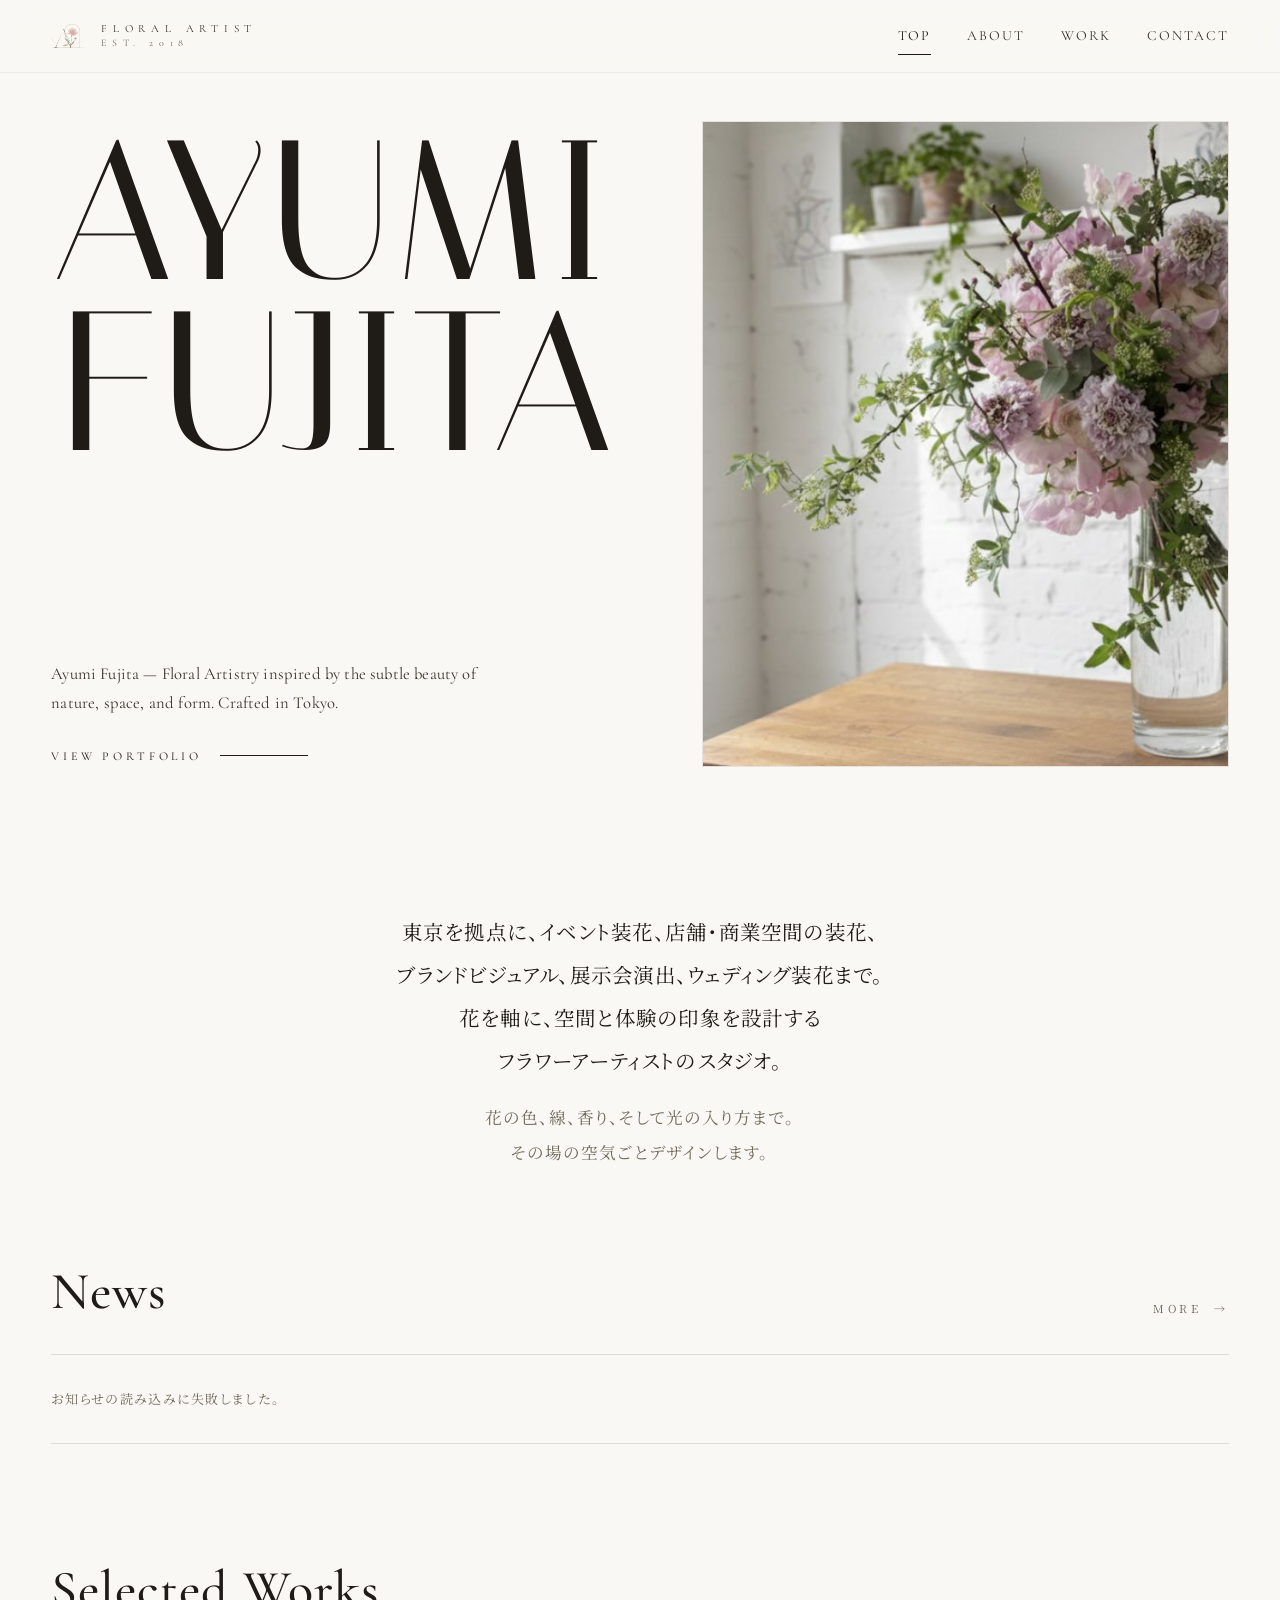
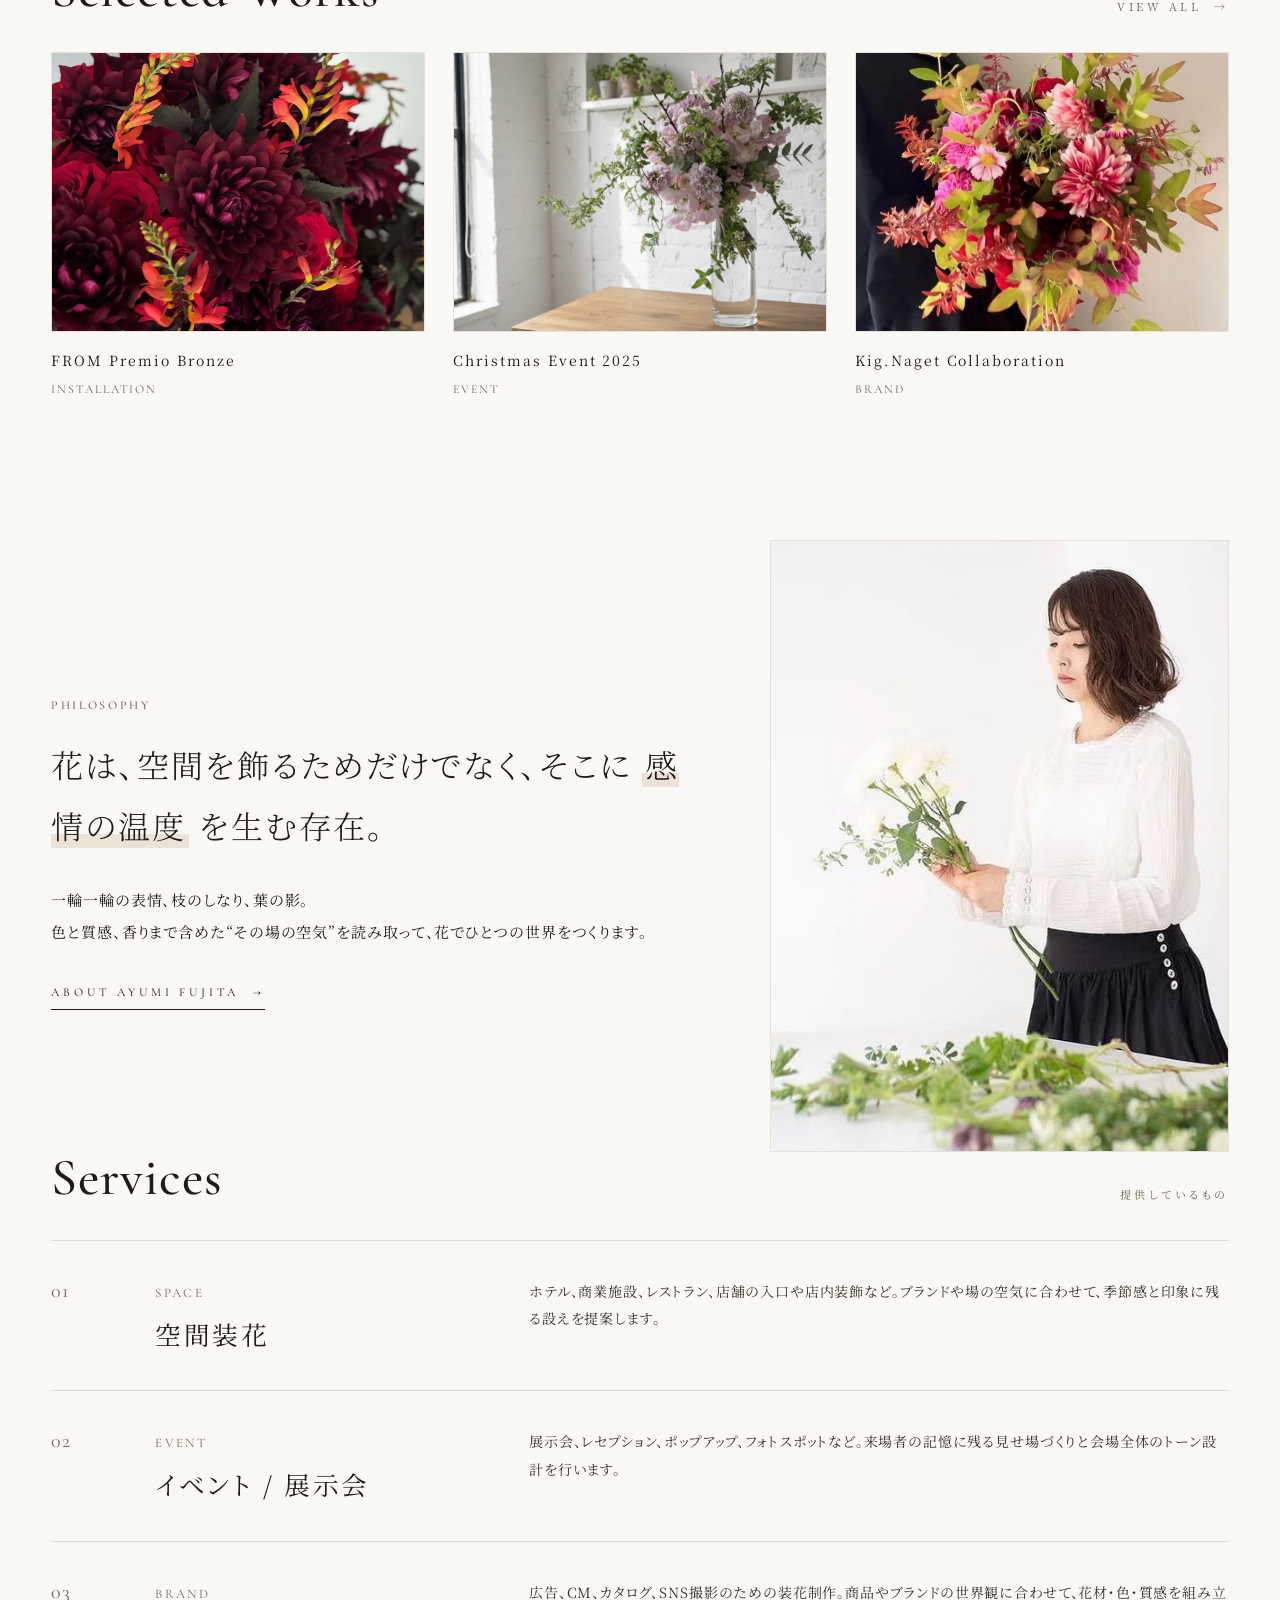
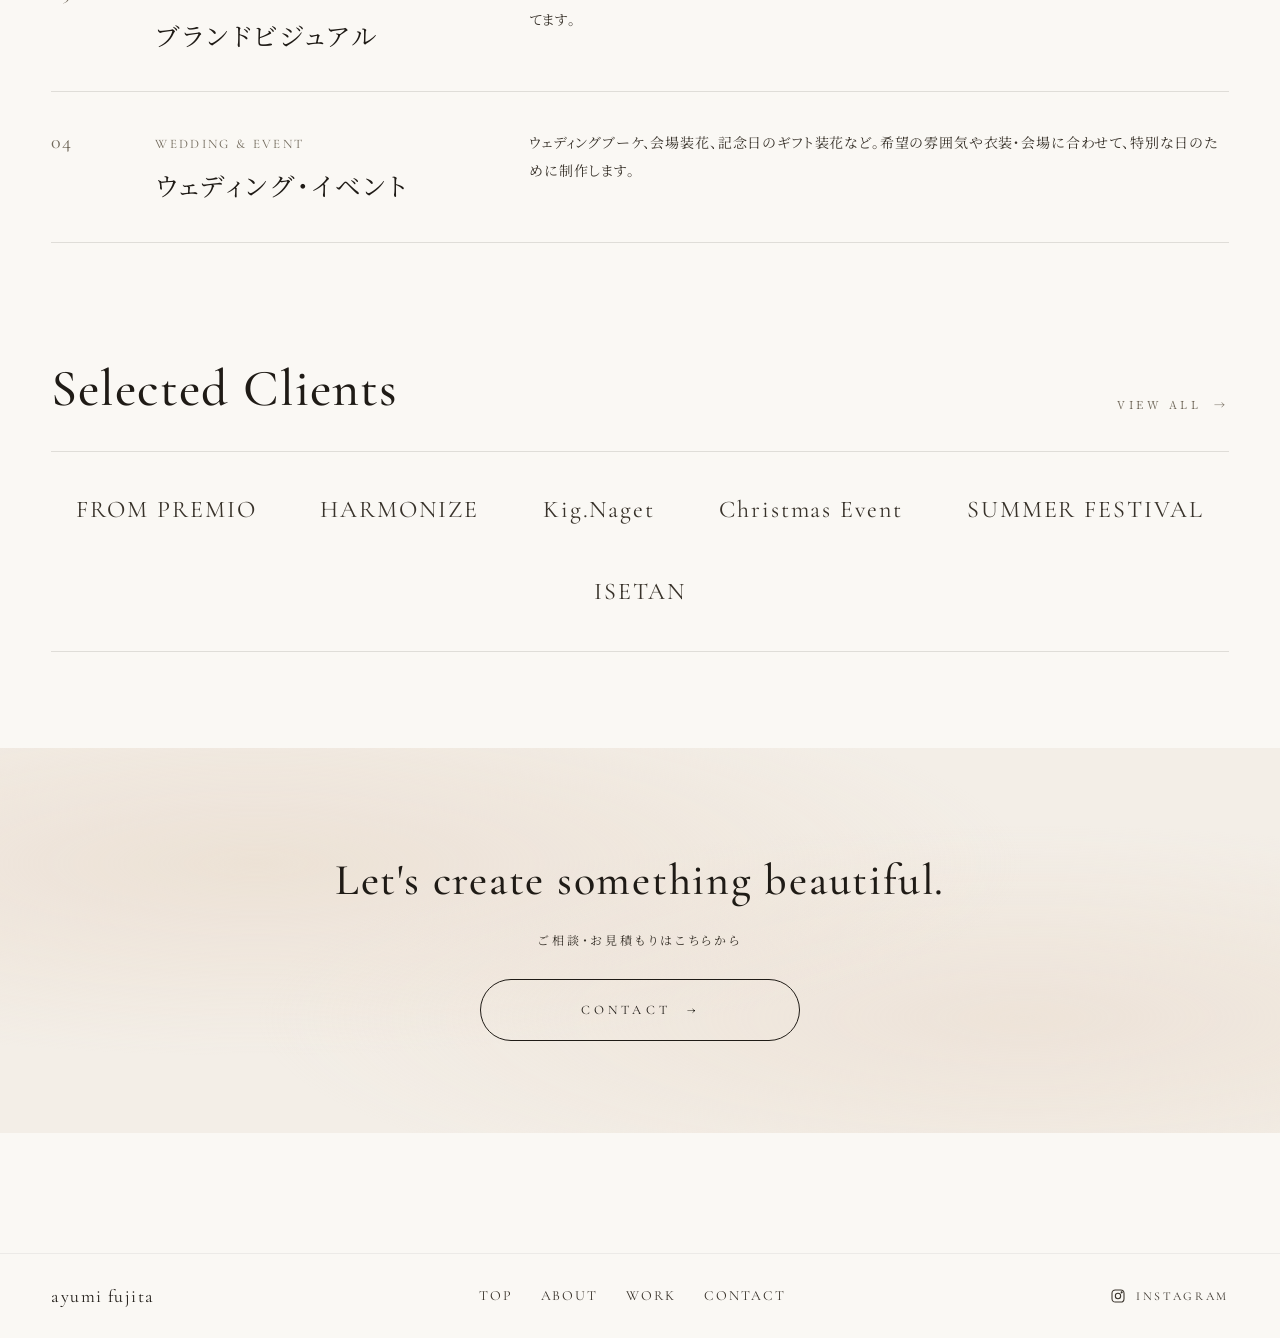
==== commit e3460ee5: "Refine work layout and readable copy" ====
--- a/index.html
+++ b/index.html
@@ -46,7 +46,7 @@
           "イベント装花",
           "インスタレーション",
           "フラワーデザイン",
-          "フローラルスタイリング"
+          "撮影用装花"
         ],
         "sameAs": [
           "https://www.instagram.com/ayumi_fujita_design/"
@@ -67,7 +67,7 @@
         "provider": { "@id": "https://ayumi-fujita-hp-psi.vercel.app/#person" },
         "areaServed": "日本・東京を中心に全国対応",
         "serviceType": ["空間装花", "イベント装花", "店舗装花", "ブランド撮影装花", "ウェディング装花"],
-        "description": "東京を拠点に、商業空間、イベント、展示会、ブランド撮影、ウェディングなどの装花とフローラルスタイリングを行います。"
+        "description": "東京を拠点に、商業空間、イベント、展示会、ブランド撮影、ウェディングなどの装花と撮影用装花を行います。"
       }
     ]
   }
@@ -136,7 +136,6 @@
     </div>
     <div class="hero__bottom">
       <p class="hero__tagline">Ayumi Fujita — Floral Artistry inspired by the subtle beauty of nature, space, and form. Crafted in Tokyo.</p>
-      <p class="hero__service-copy lang-jp">東京を拠点に、イベント装花・店舗や商業空間の空間装花・ブランド撮影のフローラルスタイリング・ウェディング装花を手がけています。</p>
       <a class="hero__cta" href="work.html">
         <span>VIEW PORTFOLIO</span>
         <span class="hero__cta-line" aria-hidden="true"></span>
@@ -192,7 +191,7 @@
       </a>
       <a href="work.html" class="work-card">
         <div class="ph ph--has-img" style="aspect-ratio:4/3">
-          <img src="images/1.jpg" alt="ブランドビジュアル: Kig.Naget コラボレーションでの花のスタイリング" loading="lazy" />
+          <img src="images/1.jpg" alt="ブランドビジュアル: Kig.Naget コラボレーションでの装花" loading="lazy" />
         </div>
         <div class="work-card__meta">
           <span class="jp">Kig.Naget Collaboration</span>
@@ -248,7 +247,7 @@
           <span class="en svc-en">BRAND</span>
           <span class="jp svc-jp lang-jp">ブランドビジュアル</span>
         </div>
-        <p class="svc-body lang-jp">広告、CM、カタログ、SNS撮影のためのフローラルスタイリング。商品やブランドの世界観に合わせて花材・色・質感を組み立てます。</p>
+        <p class="svc-body lang-jp">広告、CM、カタログ、SNS撮影のための装花制作。商品やブランドの世界観に合わせて、花材・色・質感を組み立てます。</p>
       </li>
       <li>
         <span class="num en">04</span>
@@ -340,4 +339,3 @@
 <script src="scripts/news.js"></script>
 </body>
 </html>
-
--- a/styles/globals.css
+++ b/styles/globals.css
@@ -66,8 +66,8 @@
 .en-display { font-family: var(--serif-display); letter-spacing: 0.04em; }
 .eyebrow {
   font-family: var(--serif-en);
-  font-size: 11px;
-  letter-spacing: 0.36em;
+  font-size: 12px;
+  letter-spacing: 0.22em;
   text-transform: uppercase;
   color: var(--ink-mute);
   font-weight: 500;
@@ -136,8 +136,8 @@
 .nav { display: flex; align-items: center; gap: 36px; }
 .nav a {
   font-family: var(--serif-en);
-  font-size: 13px;
-  letter-spacing: 0.22em;
+  font-size: 14px;
+  letter-spacing: 0.14em;
   color: var(--ink-soft);
   position: relative;
   padding: 4px 0;
@@ -254,7 +254,14 @@
   height: 84px; padding: 0 var(--gutter);
   max-width: var(--maxw); margin: 0 auto;
 }
-.site-footer .nav a { font-size: 11px; letter-spacing: 0.28em; }
+.site-footer .nav a {
+  font-family: var(--serif-en);
+  font-size: 14px;
+  letter-spacing: 0.14em;
+  color: var(--ink-soft);
+  position: relative;
+  padding: 4px 0;
+}
 .footer-ig { display: flex; align-items: center; gap: 10px; color: var(--ink-soft); font-family: var(--serif-en); font-size: 12px; letter-spacing: 0.22em; }
 
 /* ─── CTA strip ──────────────────────────────── */
--- a/styles/top.css
+++ b/styles/top.css
@@ -78,13 +78,6 @@
   color: var(--ink-soft);
   margin: 0;
 }
-.hero--editorial .hero__service-copy {
-  margin: -10px 0 0;
-  font-size: 13px;
-  line-height: 1.9;
-  letter-spacing: 0.08em;
-  color: var(--ink-mute);
-}
 .hero--editorial .hero__cta {
   display: inline-flex;
   align-items: center;
@@ -142,7 +135,7 @@
   display: flex; flex-direction: column; gap: 4px;
 }
 .work-card__meta .jp { font-family: var(--serif-jp); font-size: 14px; letter-spacing: 0.14em; }
-.work-card__meta .en { font-family: var(--serif-en); font-size: 11px; letter-spacing: 0.28em; color: var(--ink-mute); }
+.work-card__meta .en { font-family: var(--serif-en); font-size: 12px; letter-spacing: 0.16em; color: var(--ink-mute); }
 
 /* philosophy teaser */
 .phil-teaser {
@@ -211,7 +204,7 @@
   letter-spacing: 0.04em;
 }
 .svc-main { display: flex; flex-direction: column; gap: 6px; }
-.svc-en { font-size: 13px; letter-spacing: 0.32em; color: var(--ink-mute); }
+.svc-en { font-size: 13px; letter-spacing: 0.18em; color: var(--ink-mute); }
 .svc-jp {
   font-family: var(--serif-jp);
   font-size: clamp(20px, 2vw, 26px);
@@ -266,13 +259,6 @@
     font-size: 14px;
     line-height: 1.7;
   }
-.hero--editorial .hero__service-copy {
-  margin: -10px 0 0;
-  font-size: 13px;
-  line-height: 1.9;
-  letter-spacing: 0.08em;
-  color: var(--ink-mute);
-}
 .hero--editorial .hero__cta-line { width: 64px; }
 
   .intro { margin-top: 40px; }
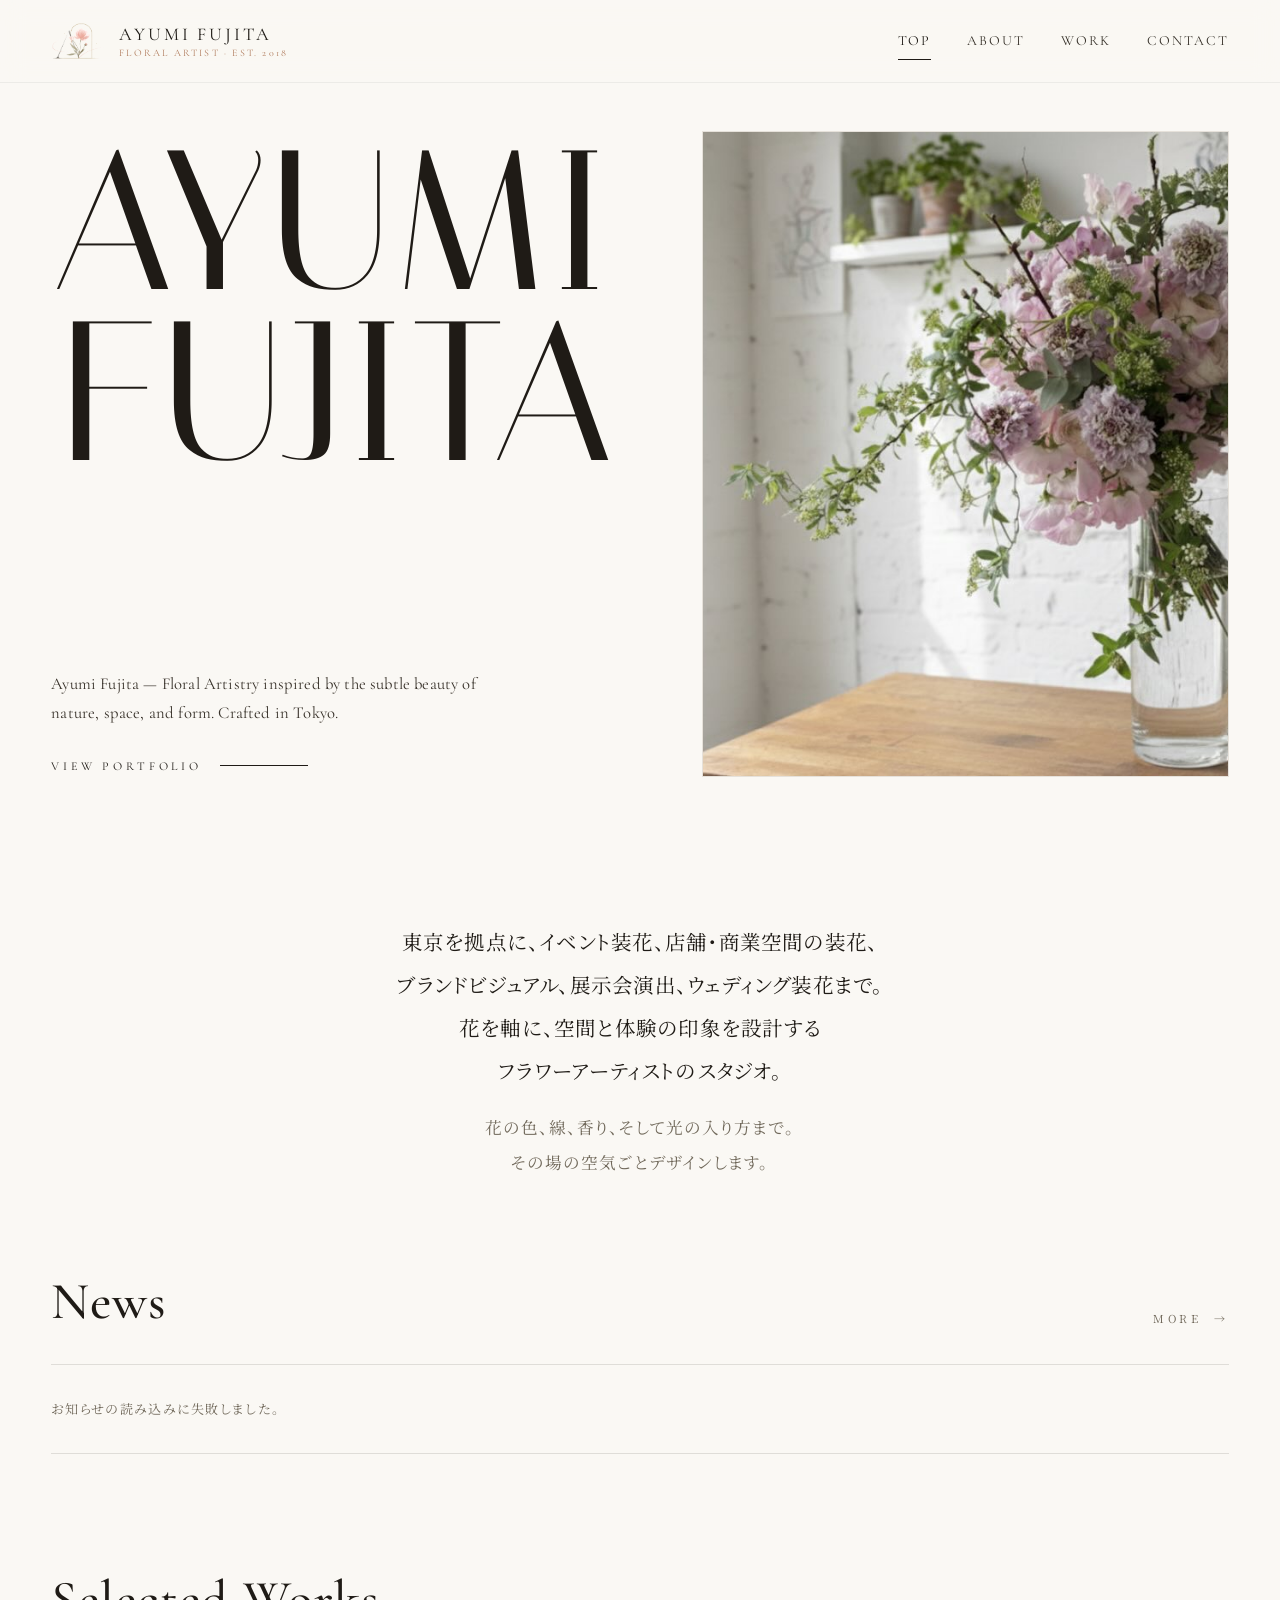
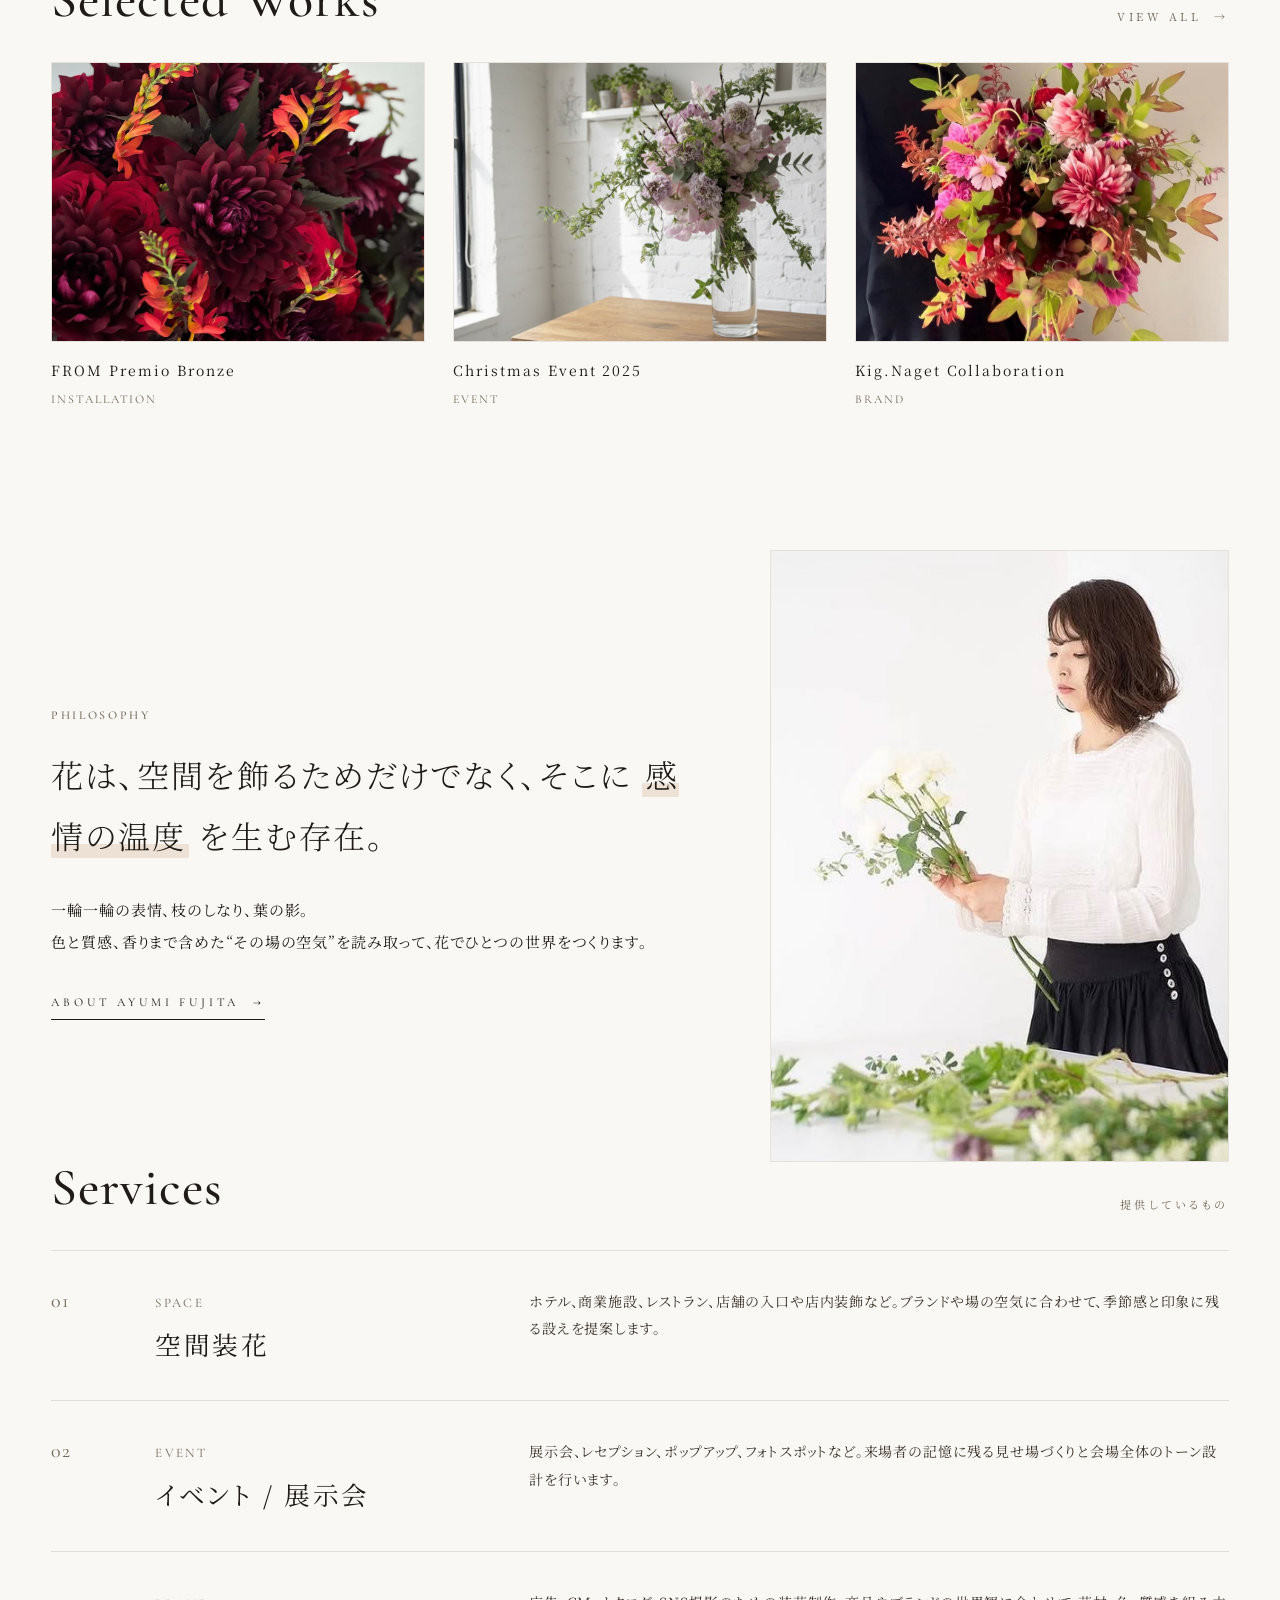
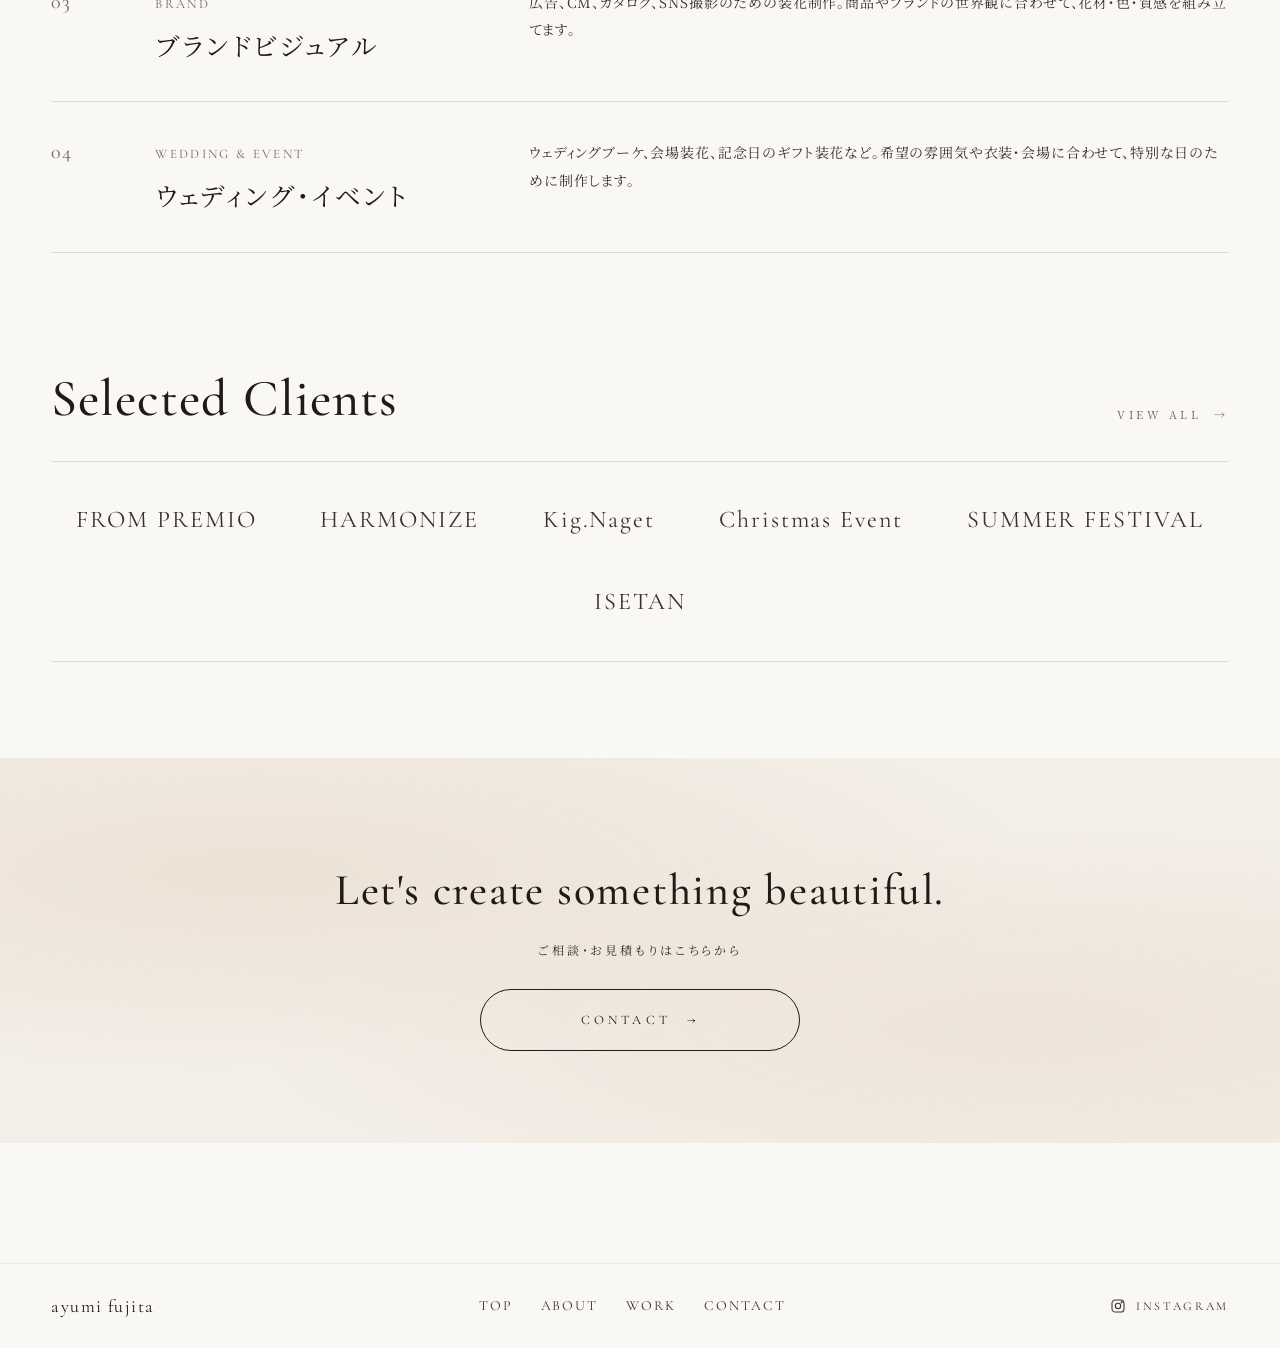
==== commit de9f97b5: "Strengthen header branding" ====
--- a/index.html
+++ b/index.html
@@ -81,8 +81,8 @@
     <a class="brand" href="index.html" aria-label="Ayumi Fujita ホーム">
       <img src="images/logo2.png" alt="" class="brand__mark" />
       <span class="brand__text-desktop">
-        <span class="brand__text-en">FLORAL ARTIST</span>
-        <span class="brand__text-est">EST. 2018</span>
+        <span class="brand__text-name">AYUMI FUJITA</span>
+        <span class="brand__text-meta">FLORAL ARTIST · EST. 2018</span>
       </span>
       <span class="brand__text-mobile">AYUMI FUJITA</span>
     </a>
--- a/styles/globals.css
+++ b/styles/globals.css
@@ -92,13 +92,13 @@
 }
 .site-header__inner {
   display: flex; align-items: center; justify-content: space-between;
-  height: 72px; padding: 0 var(--gutter);
+  height: 82px; padding: 0 var(--gutter);
   max-width: var(--maxw); margin: 0 auto;
 }
 .brand {
   display: inline-flex;
   align-items: center;
-  gap: 12px;
+  gap: 14px;
   line-height: 1;
   font-family: var(--serif-display);
   font-size: 18px;
@@ -106,25 +106,29 @@
   color: var(--ink);
 }
 .brand__mark {
-  width: 38px;
+  width: 54px;
   height: auto;
   flex: 0 0 auto;
+  opacity: 1;
+  filter: saturate(1.22) contrast(1.12);
 }
 .brand__text-desktop {
   display: inline-flex;
   flex-direction: column;
-  gap: 4px;
+  gap: 5px;
   font-family: var(--serif-en);
-  letter-spacing: 0.32em;
   text-transform: uppercase;
 }
-.brand__text-en {
-  font-size: 11px;
-  color: var(--ink-soft);
-}
-.brand__text-est {
+.brand__text-name {
+  font-family: var(--serif-display);
+  font-size: 18px;
+  letter-spacing: 0.16em;
+  color: var(--ink);
+}
+.brand__text-meta {
   font-size: 10px;
-  color: var(--ink-mute);
+  letter-spacing: 0.22em;
+  color: var(--accent);
 }
 .brand__text-mobile {
   display: none;
@@ -457,8 +461,9 @@
   :root { --gutter: 22px; }
   .nav { display: none; }
   .menu-btn { display: inline-flex; }
+  .site-header__inner { height: 72px; }
   .brand { gap: 10px; }
-  .brand__mark { width: 32px; }
+  .brand__mark { width: 38px; }
   .brand__text-desktop { display: none; }
   .brand__text-mobile { display: inline-block; }
   .site-footer__inner { flex-direction: column; height: auto; gap: 14px; padding: 28px var(--gutter); }
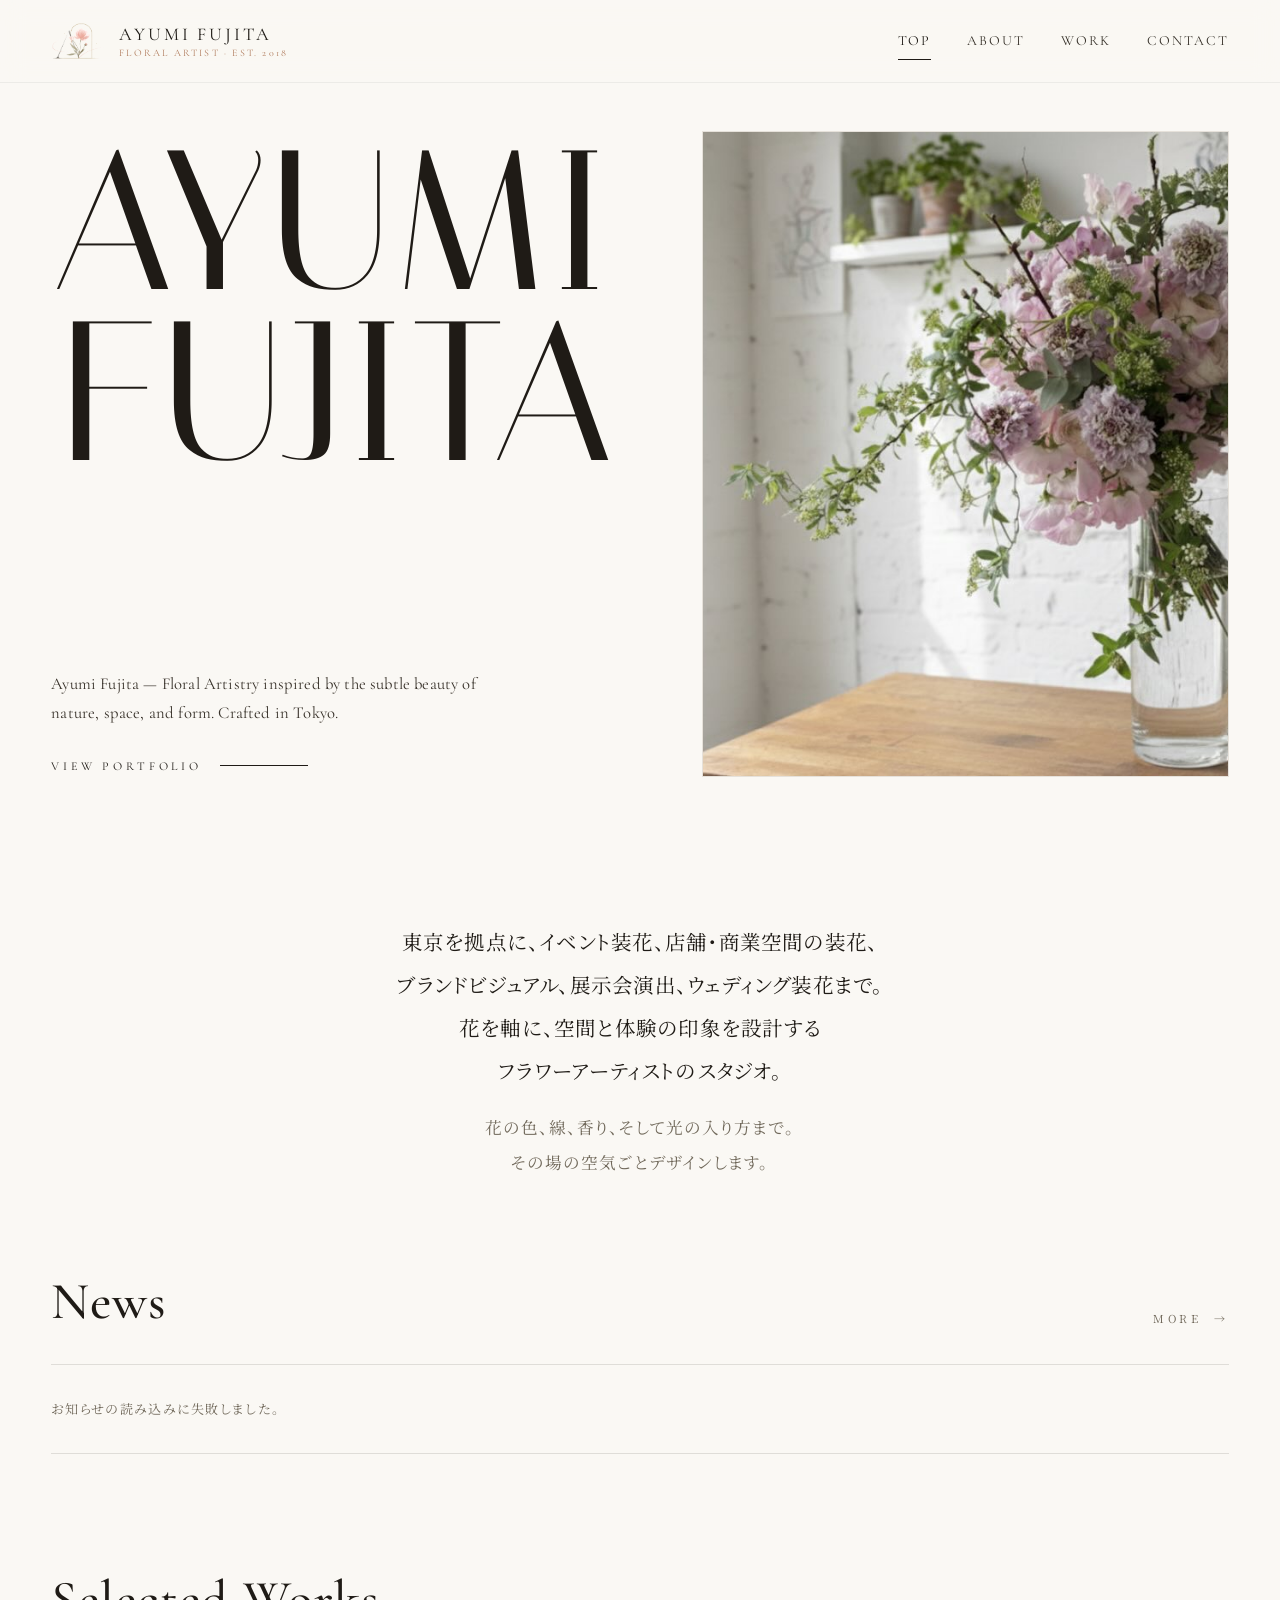
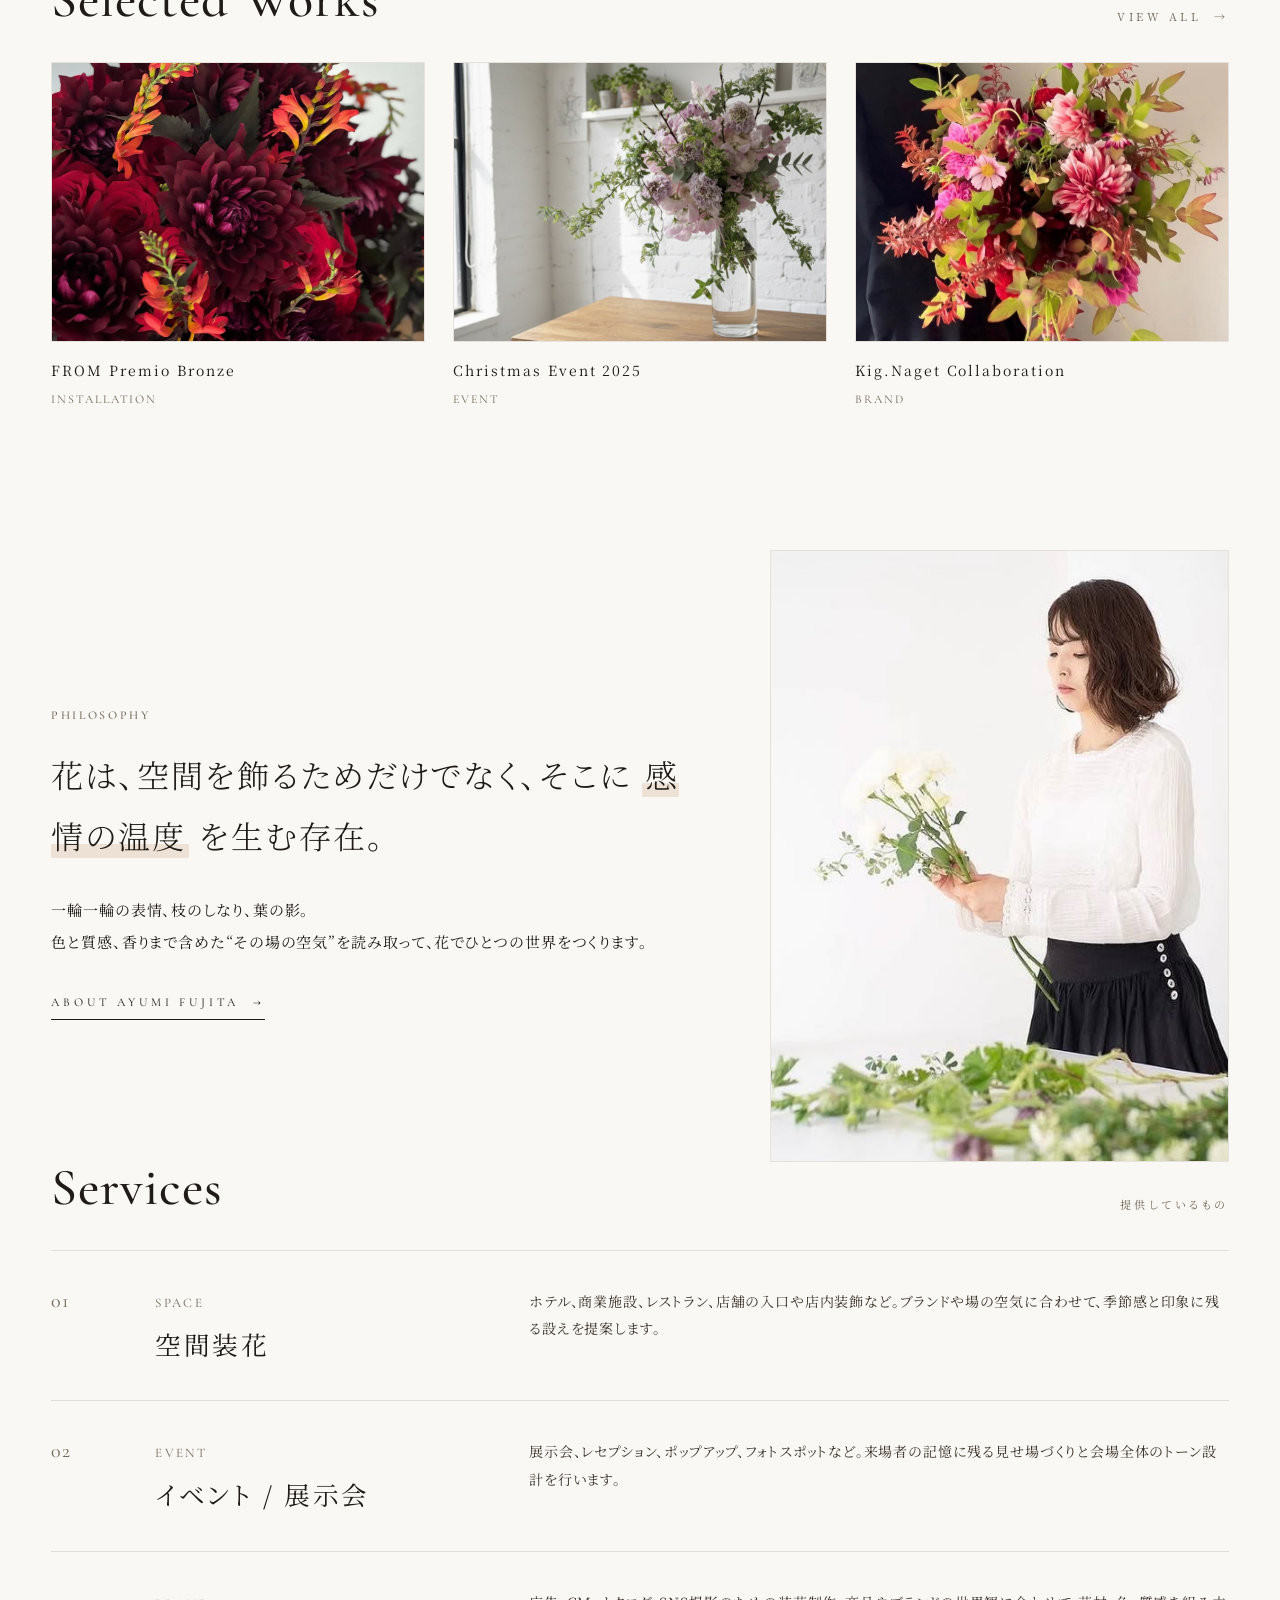
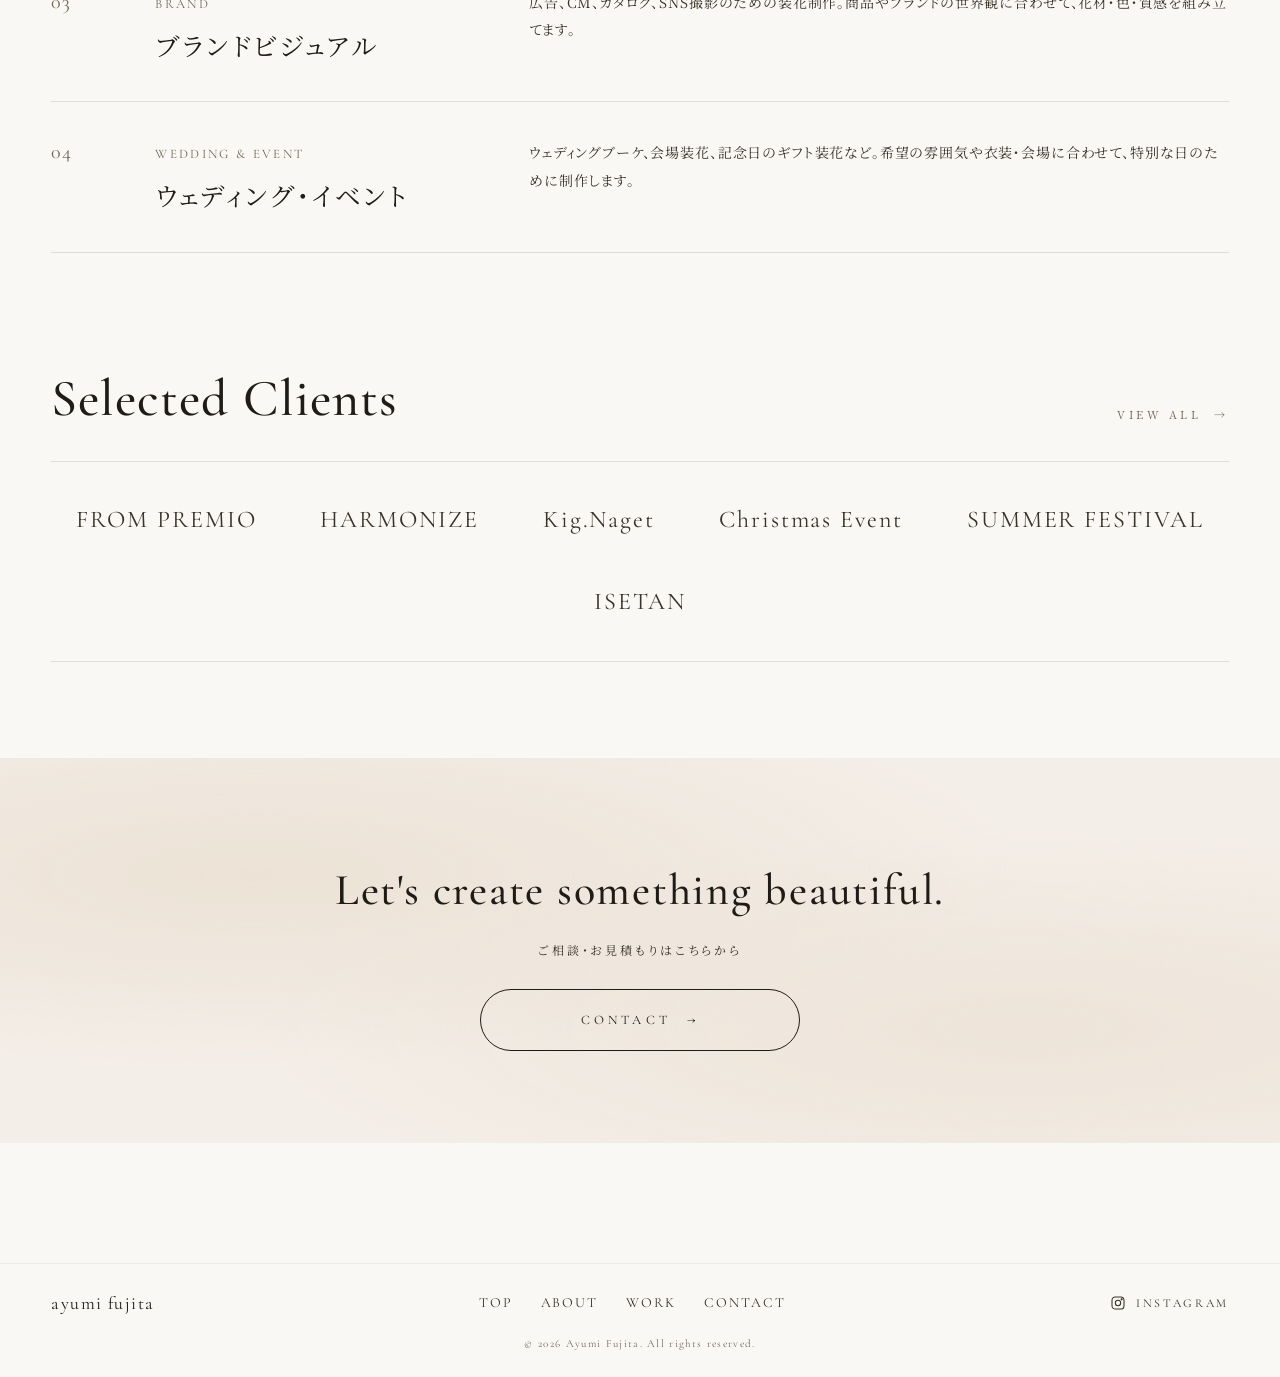
==== commit 8d22c0ad: "Add footer copyright and social metadata" ====
--- a/index.html
+++ b/index.html
@@ -12,6 +12,17 @@
   <meta name="author" content="藤田あゆみ Ayumi Fujita" />
   <meta name="robots" content="index, follow" />
   <link rel="canonical" href="https://ayumi-fujita-hp-psi.vercel.app/" />
+  <meta property="og:type" content="website" />
+  <meta property="og:site_name" content="Ayumi Fujita | Floral Artist" />
+  <meta property="og:locale" content="ja_JP" />
+  <meta property="og:title" content="フラワーアーティスト 藤田あゆみ (ayumi fujita) | 空間装花・ウェディング・イベント装飾" />
+  <meta property="og:description" content="東京を拠点に活動するフラワーアーティスト、藤田あゆみ (ayumi fujita) の公式ホームページ。空間装花、ブランドビジュアル、ウェディング装花、展示会・イベント演出など、花を軸にしたクリエイティブで唯一無二の世界観をデザインします。" />
+  <meta property="og:url" content="https://ayumi-fujita-hp-psi.vercel.app/" />
+  <meta property="og:image" content="https://ayumi-fujita-hp-psi.vercel.app/images/4.jpg" />
+  <meta name="twitter:card" content="summary_large_image" />
+  <meta name="twitter:title" content="フラワーアーティスト 藤田あゆみ (ayumi fujita) | 空間装花・ウェディング・イベント装飾" />
+  <meta name="twitter:description" content="東京を拠点に活動するフラワーアーティスト、藤田あゆみ (ayumi fujita) の公式ホームページ。空間装花、ブランドビジュアル、ウェディング装花、展示会・イベント演出など、花を軸にしたクリエイティブで唯一無二の世界観をデザインします。" />
+  <meta name="twitter:image" content="https://ayumi-fujita-hp-psi.vercel.app/images/4.jpg" />
 
   <link rel="preconnect" href="https://fonts.googleapis.com" />
   <link rel="preconnect" href="https://fonts.gstatic.com" crossorigin />
@@ -332,6 +343,7 @@
       </svg>
       INSTAGRAM
     </a>
+    <p class="footer-copy">© 2026 Ayumi Fujita. All rights reserved.</p>
   </div>
 </footer>
 
--- a/styles/globals.css
+++ b/styles/globals.css
@@ -254,9 +254,15 @@
   background: var(--bg);
 }
 .site-footer__inner {
-  display: flex; align-items: center; justify-content: space-between;
-  height: 84px; padding: 0 var(--gutter);
-  max-width: var(--maxw); margin: 0 auto;
+  display: flex;
+  align-items: center;
+  justify-content: space-between;
+  flex-wrap: wrap;
+  gap: 14px 28px;
+  min-height: 104px;
+  padding: 22px var(--gutter);
+  max-width: var(--maxw);
+  margin: 0 auto;
 }
 .site-footer .nav a {
   font-family: var(--serif-en);
@@ -267,7 +273,15 @@
   padding: 4px 0;
 }
 .footer-ig { display: flex; align-items: center; gap: 10px; color: var(--ink-soft); font-family: var(--serif-en); font-size: 12px; letter-spacing: 0.22em; }
-
+.footer-copy {
+  flex-basis: 100%;
+  margin: 0;
+  text-align: center;
+  font-family: var(--serif-en);
+  font-size: 11px;
+  letter-spacing: 0.12em;
+  color: var(--ink-mute);
+}
 /* ─── CTA strip ──────────────────────────────── */
 .cta-strip {
   position: relative;
@@ -462,11 +476,23 @@
   .nav { display: none; }
   .menu-btn { display: inline-flex; }
   .site-header__inner { height: 72px; }
-  .brand { gap: 10px; }
+  .brand { gap: 9px; }
   .brand__mark { width: 38px; }
-  .brand__text-desktop { display: none; }
-  .brand__text-mobile { display: inline-block; }
-  .site-footer__inner { flex-direction: column; height: auto; gap: 14px; padding: 28px var(--gutter); }
+  .brand__text-desktop { display: inline-flex; gap: 4px; }
+  .brand__text-name { font-size: 13px; letter-spacing: 0.11em; }
+  .brand__text-meta { font-size: 8px; letter-spacing: 0.11em; }
+  .brand__text-mobile { display: none; }
+  .site-footer__inner {
+  display: flex;
+  align-items: center;
+  justify-content: space-between;
+  flex-wrap: wrap;
+  gap: 14px 28px;
+  min-height: 104px;
+  padding: 22px var(--gutter);
+  max-width: var(--maxw);
+  margin: 0 auto;
+}
   .hero--pattern-b {
     display: flex;
     flex-direction: column;
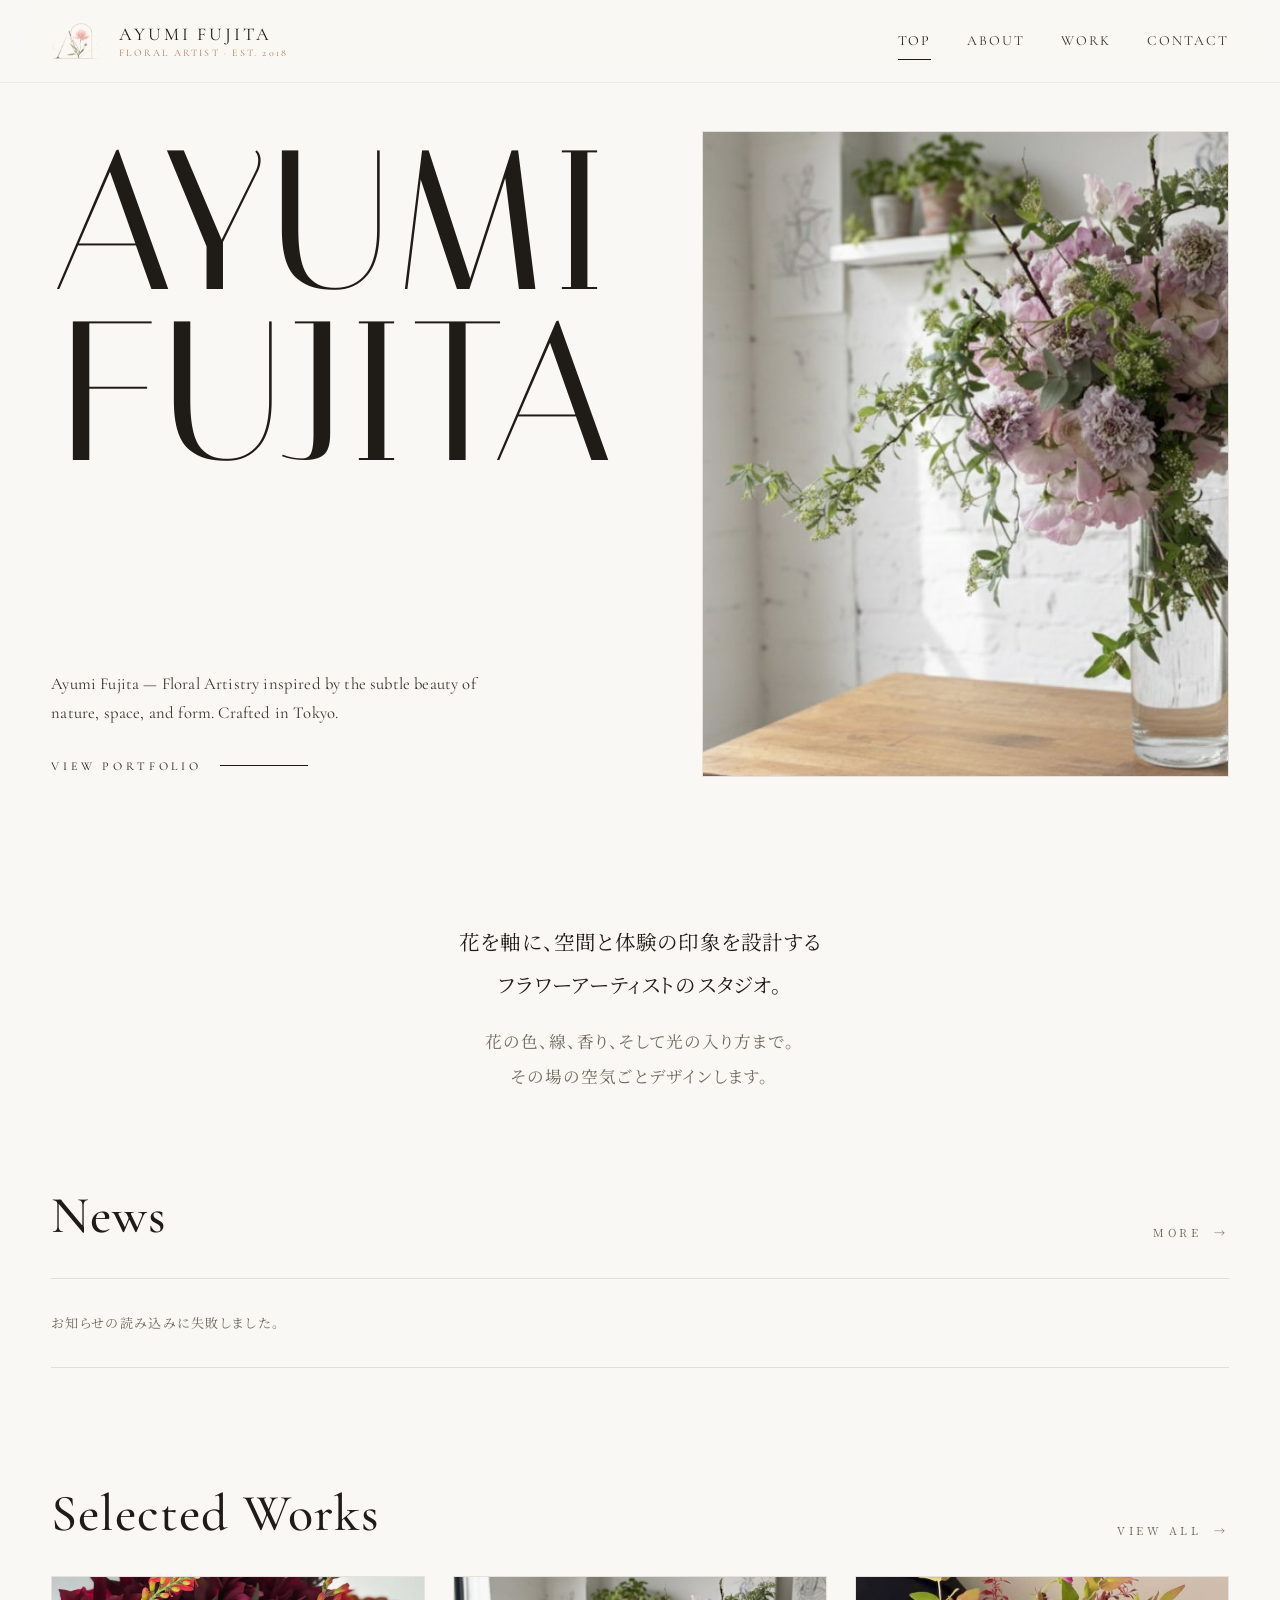
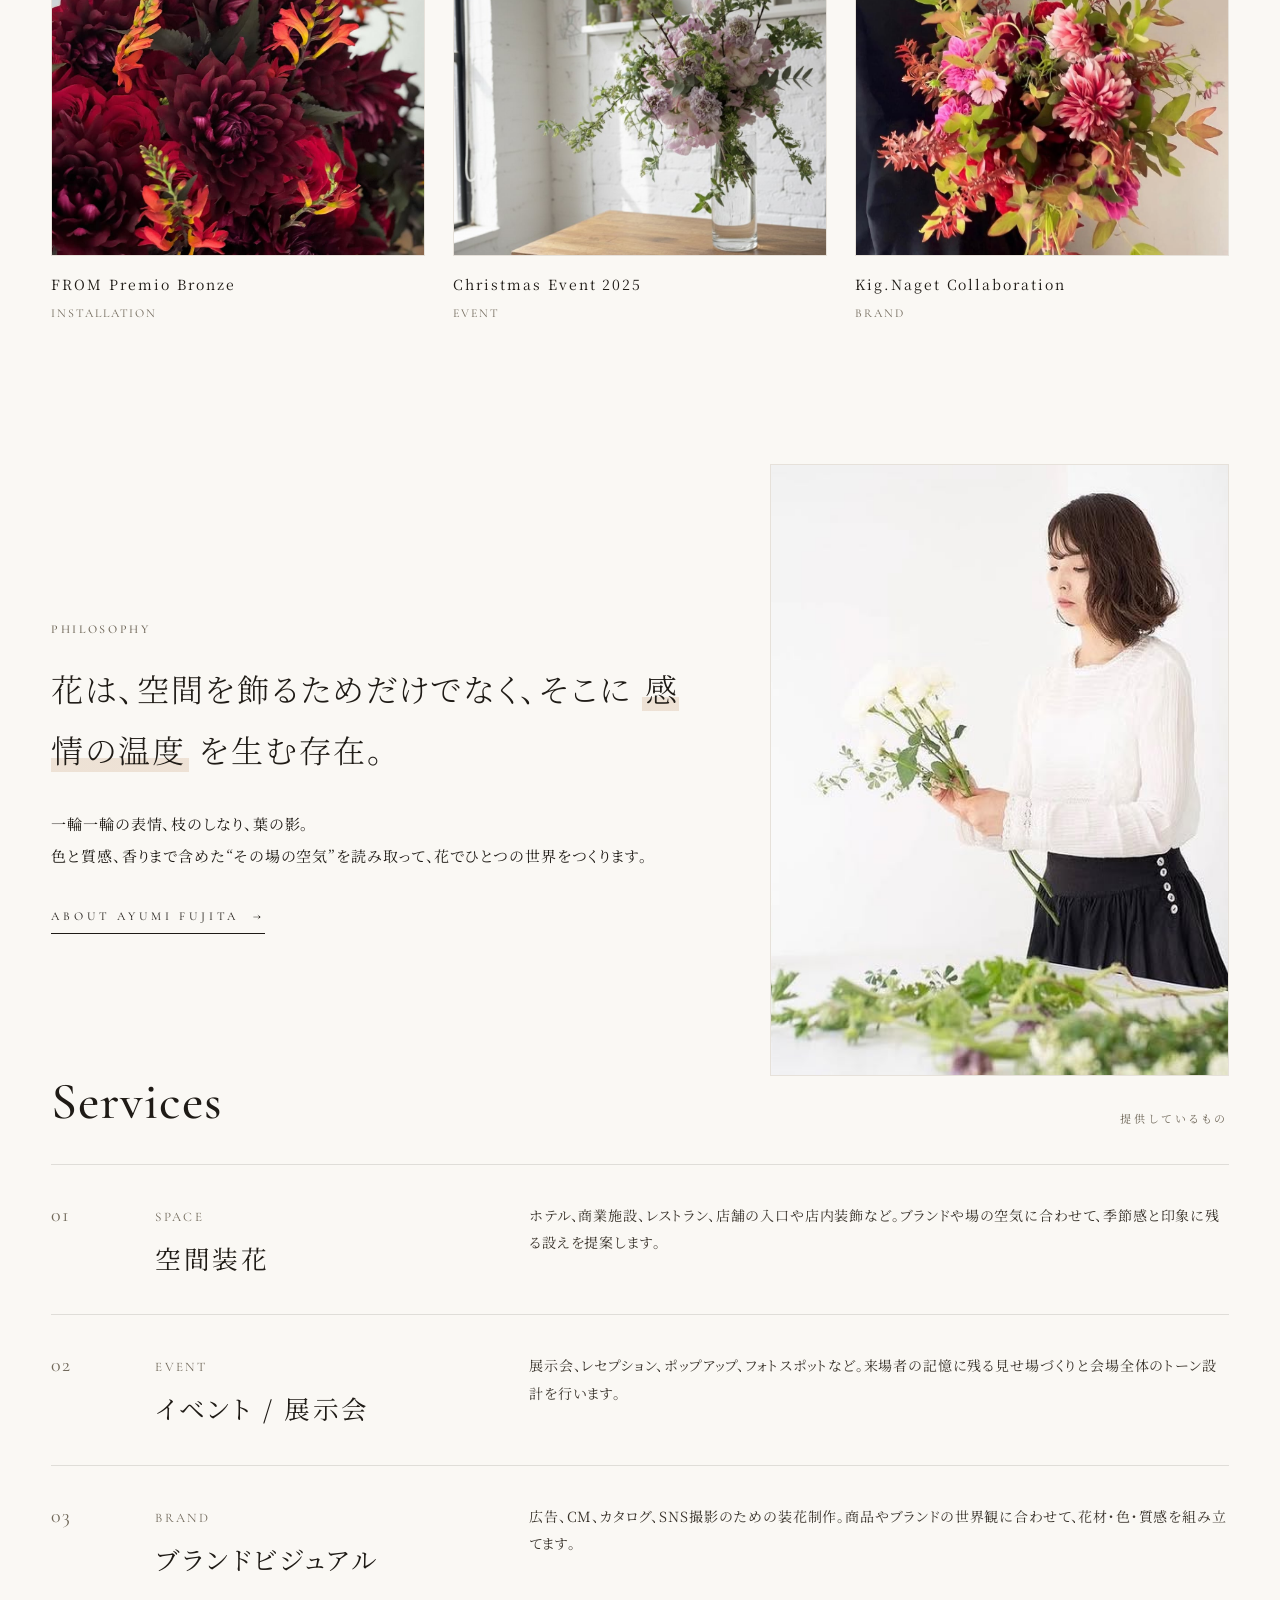
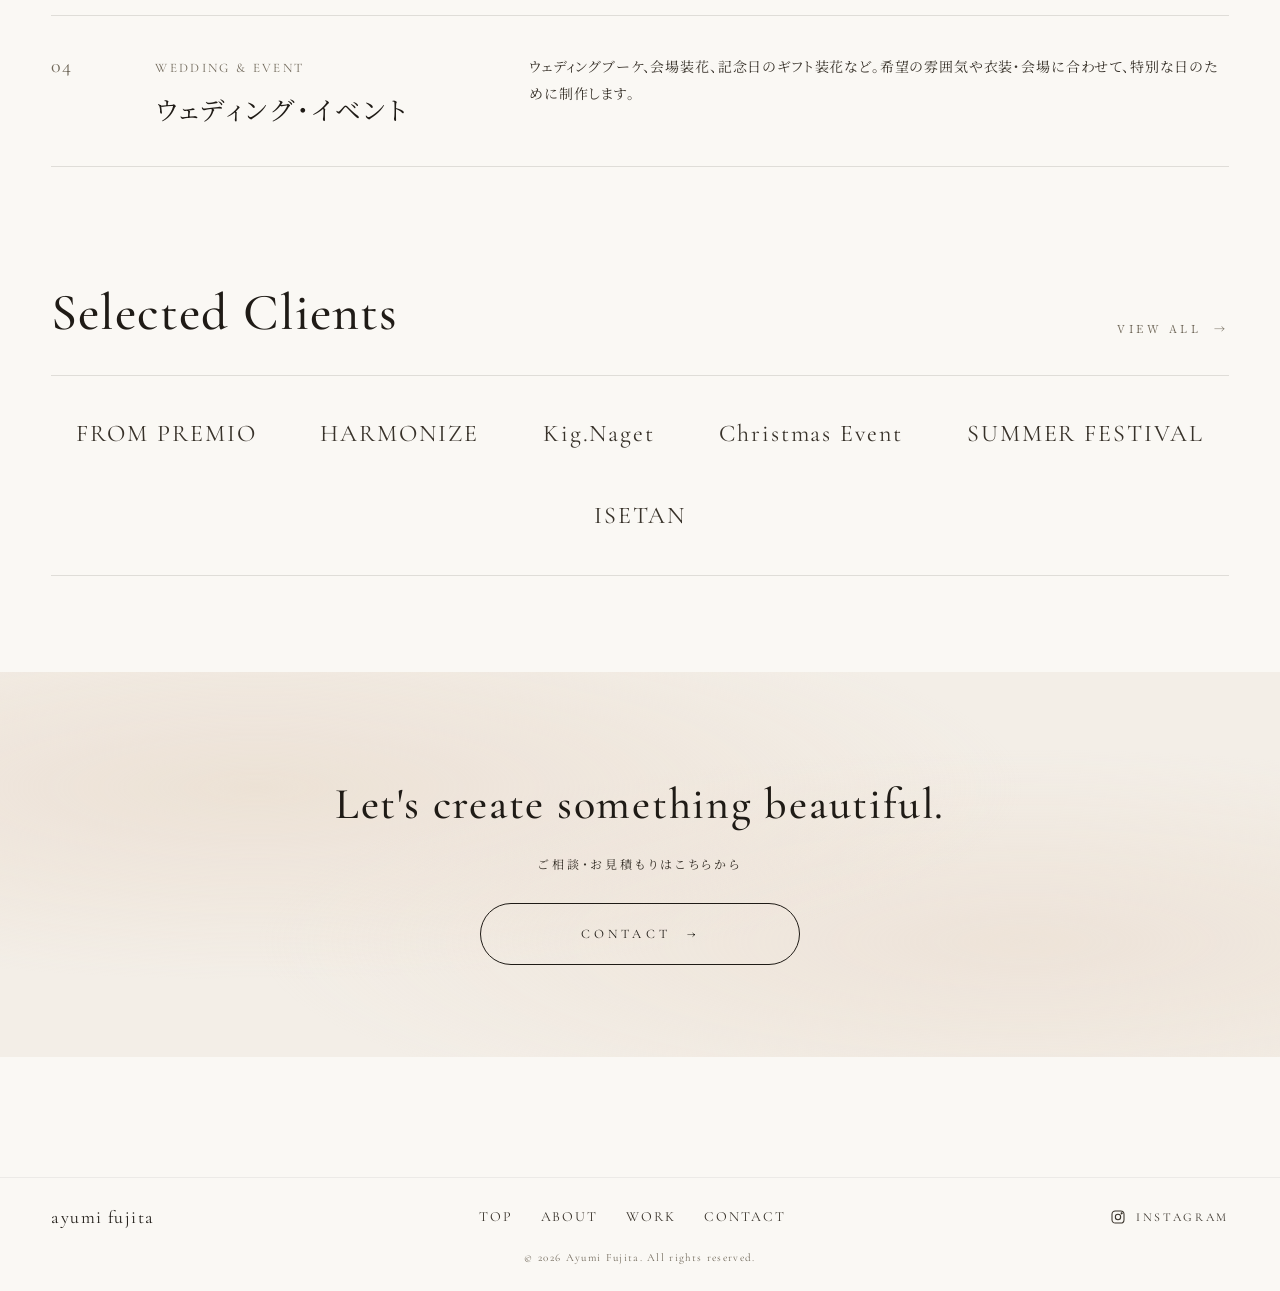
==== commit 6971f164: "Refine visible Japanese copy" ====
--- a/index.html
+++ b/index.html
@@ -14,15 +14,16 @@
   <link rel="canonical" href="https://ayumi-fujita-hp-psi.vercel.app/" />
   <meta property="og:type" content="website" />
   <meta property="og:site_name" content="Ayumi Fujita | Floral Artist" />
-  <meta property="og:locale" content="ja_JP" />
-  <meta property="og:title" content="フラワーアーティスト 藤田あゆみ (ayumi fujita) | 空間装花・ウェディング・イベント装飾" />
-  <meta property="og:description" content="東京を拠点に活動するフラワーアーティスト、藤田あゆみ (ayumi fujita) の公式ホームページ。空間装花、ブランドビジュアル、ウェディング装花、展示会・イベント演出など、花を軸にしたクリエイティブで唯一無二の世界観をデザインします。" />
+  <meta property="og:title" content="藤田あゆみ | Floral Artist" />
+  <meta property="og:description" content="東京を拠点に、空間装花・ウェディング・イベント装飾を手がけるフラワーアーティスト。" />
   <meta property="og:url" content="https://ayumi-fujita-hp-psi.vercel.app/" />
-  <meta property="og:image" content="https://ayumi-fujita-hp-psi.vercel.app/images/4.jpg" />
+  <meta property="og:image" content="https://ayumi-fujita-hp-psi.vercel.app/images/ogp-v2.png" />
+  <meta property="og:image:width" content="1200" />
+  <meta property="og:image:height" content="630" />
   <meta name="twitter:card" content="summary_large_image" />
-  <meta name="twitter:title" content="フラワーアーティスト 藤田あゆみ (ayumi fujita) | 空間装花・ウェディング・イベント装飾" />
-  <meta name="twitter:description" content="東京を拠点に活動するフラワーアーティスト、藤田あゆみ (ayumi fujita) の公式ホームページ。空間装花、ブランドビジュアル、ウェディング装花、展示会・イベント演出など、花を軸にしたクリエイティブで唯一無二の世界観をデザインします。" />
-  <meta name="twitter:image" content="https://ayumi-fujita-hp-psi.vercel.app/images/4.jpg" />
+  <meta name="twitter:title" content="藤田あゆみ | Floral Artist" />
+  <meta name="twitter:description" content="東京を拠点に、空間装花・ウェディング・イベント装飾を手がけるフラワーアーティスト。" />
+  <meta name="twitter:image" content="https://ayumi-fujita-hp-psi.vercel.app/images/ogp-v2.png" />
 
   <link rel="preconnect" href="https://fonts.googleapis.com" />
   <link rel="preconnect" href="https://fonts.gstatic.com" crossorigin />
@@ -158,7 +159,7 @@
   <section id="intro" class="intro shell reveal">
     <div class="intro__copy">
       <div class="lang-jp">
-        <p>東京を拠点に、イベント装花、店舗・商業空間の装花、<br />ブランドビジュアル、展示会演出、ウェディング装花まで。<br />花を軸に、空間と体験の印象を設計する<br />フラワーアーティストのスタジオ。</p>
+        <p>花を軸に、空間と体験の印象を設計する<br />フラワーアーティストのスタジオ。</p>
         <p class="intro__sub">花の色、線、香り、そして光の入り方まで。<br />その場の空気ごとデザインします。</p>
       </div>
     </div>
--- a/styles/globals.css
+++ b/styles/globals.css
@@ -535,3 +535,60 @@
   .section-h .meta { text-align: left; }
   .btn-pill { min-width: auto; width: 100%; }
 }
+/* Mobile footer: keep copyright and Instagram visible below the CTA. */
+@media (max-width: 760px) {
+  .site-footer {
+    margin-top: 0;
+    border-top: 0;
+    background: var(--bg-soft);
+  }
+
+  .site-footer__inner {
+    display: flex;
+    flex-direction: column;
+    align-items: center;
+    justify-content: center;
+    gap: 10px;
+    min-height: auto;
+    padding: 18px var(--gutter) 22px;
+    text-align: center;
+  }
+
+  .site-footer .brand {
+    font-size: 18px !important;
+  }
+
+  .site-footer .nav {
+    display: flex;
+    flex-wrap: wrap;
+    justify-content: center;
+    gap: 10px 20px !important;
+  }
+
+  .site-footer .nav a {
+    font-size: 12px;
+    letter-spacing: 0.12em;
+  }
+
+  .footer-ig {
+    display: inline-flex;
+    padding: 7px 14px;
+    border: 1px solid var(--line);
+    border-radius: 999px;
+    background: color-mix(in srgb, var(--bg) 72%, transparent);
+  }
+
+  .footer-copy {
+    flex-basis: auto;
+    font-size: 10px;
+    letter-spacing: 0.08em;
+    line-height: 1.6;
+  }
+}
+/* Mobile footer ordering: show Instagram before the nav links. */
+@media (max-width: 760px) {
+  .site-footer .brand { order: 1; }
+  .footer-ig { order: 2; }
+  .site-footer .nav { order: 3; }
+  .footer-copy { order: 4; }
+}
--- a/styles/top.css
+++ b/styles/top.css
@@ -270,3 +270,21 @@
   .services__list li .svc-body { grid-column: 1 / -1; }
   .clients-teaser__row { gap: 16px 28px; padding: 22px 0; }
 }
+/* Mobile copy tuning */
+@media (max-width: 760px) {
+  .intro__copy {
+    max-width: 19em;
+  }
+
+  .intro__copy p {
+    font-size: 18px;
+    line-height: 1.95;
+    letter-spacing: 0.04em;
+    text-wrap: balance;
+  }
+
+  .intro__copy .intro__sub {
+    font-size: 14px;
+    line-height: 1.8;
+  }
+}
